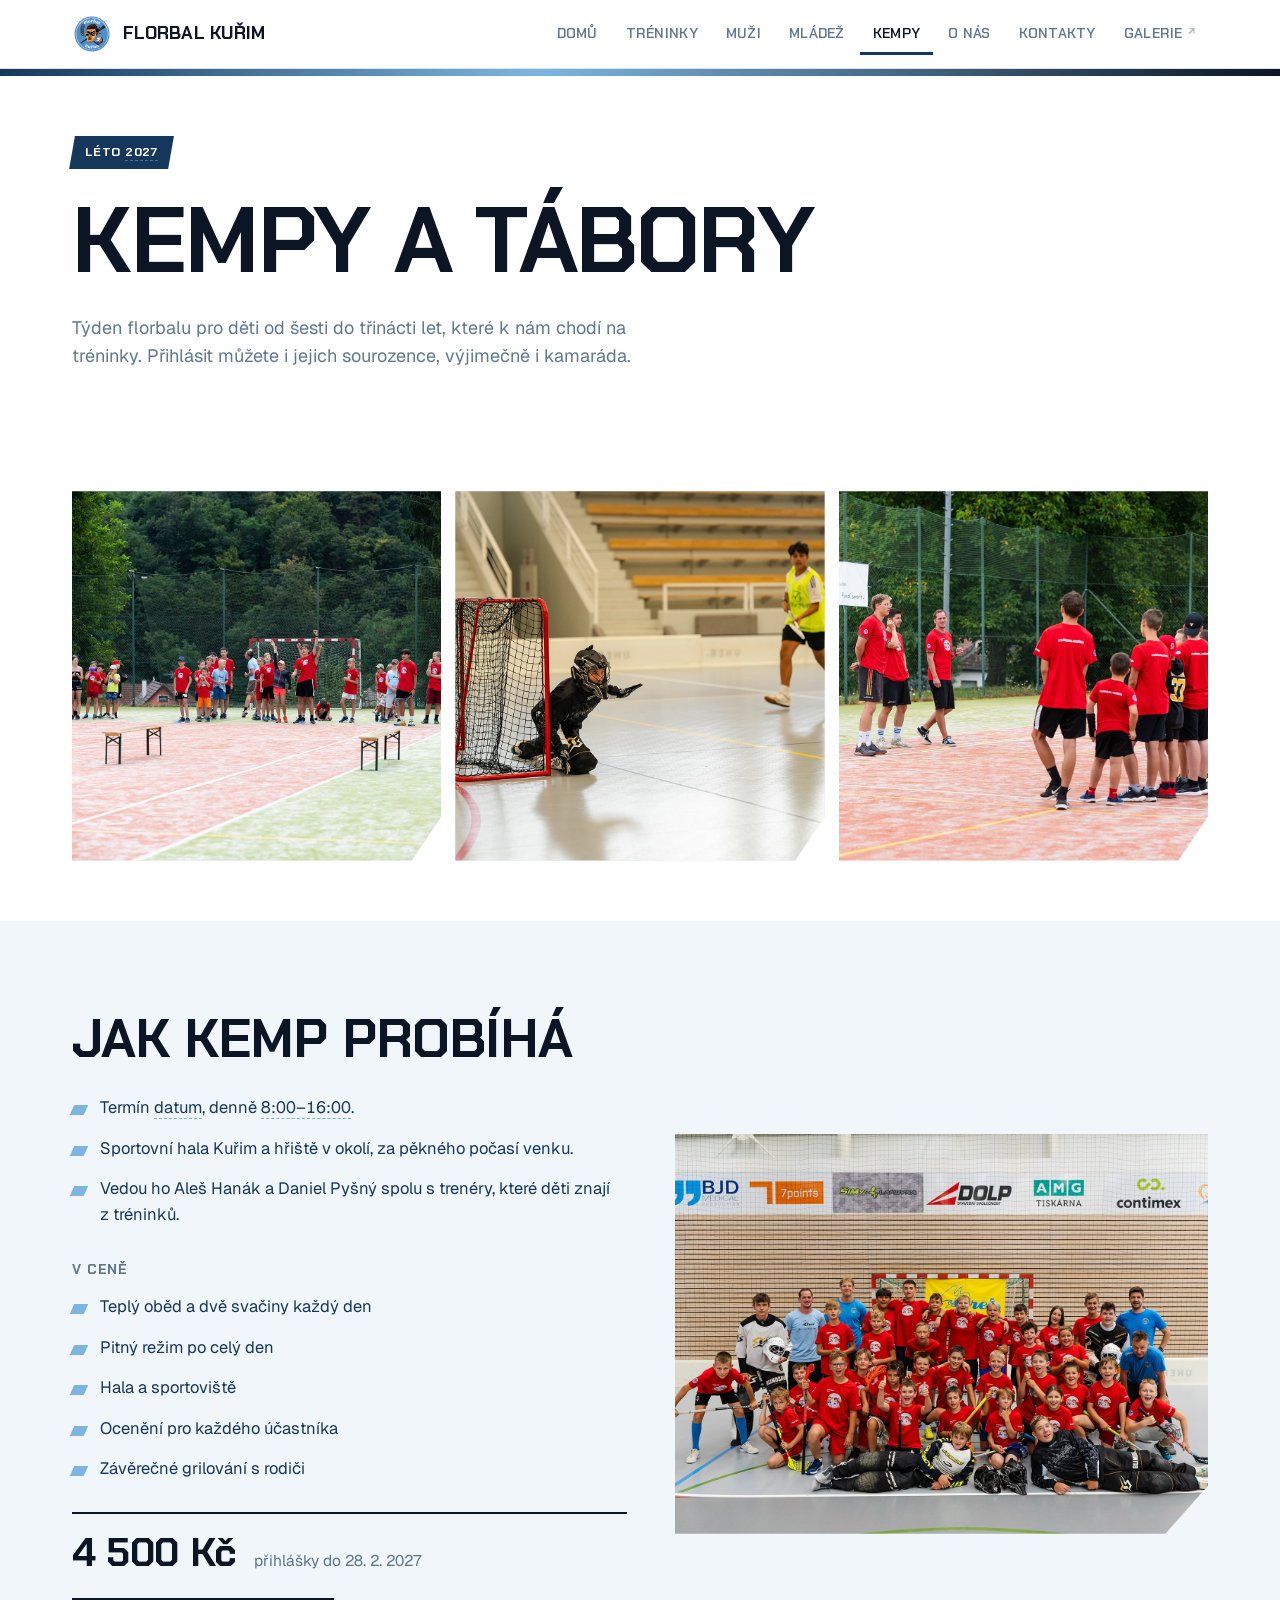
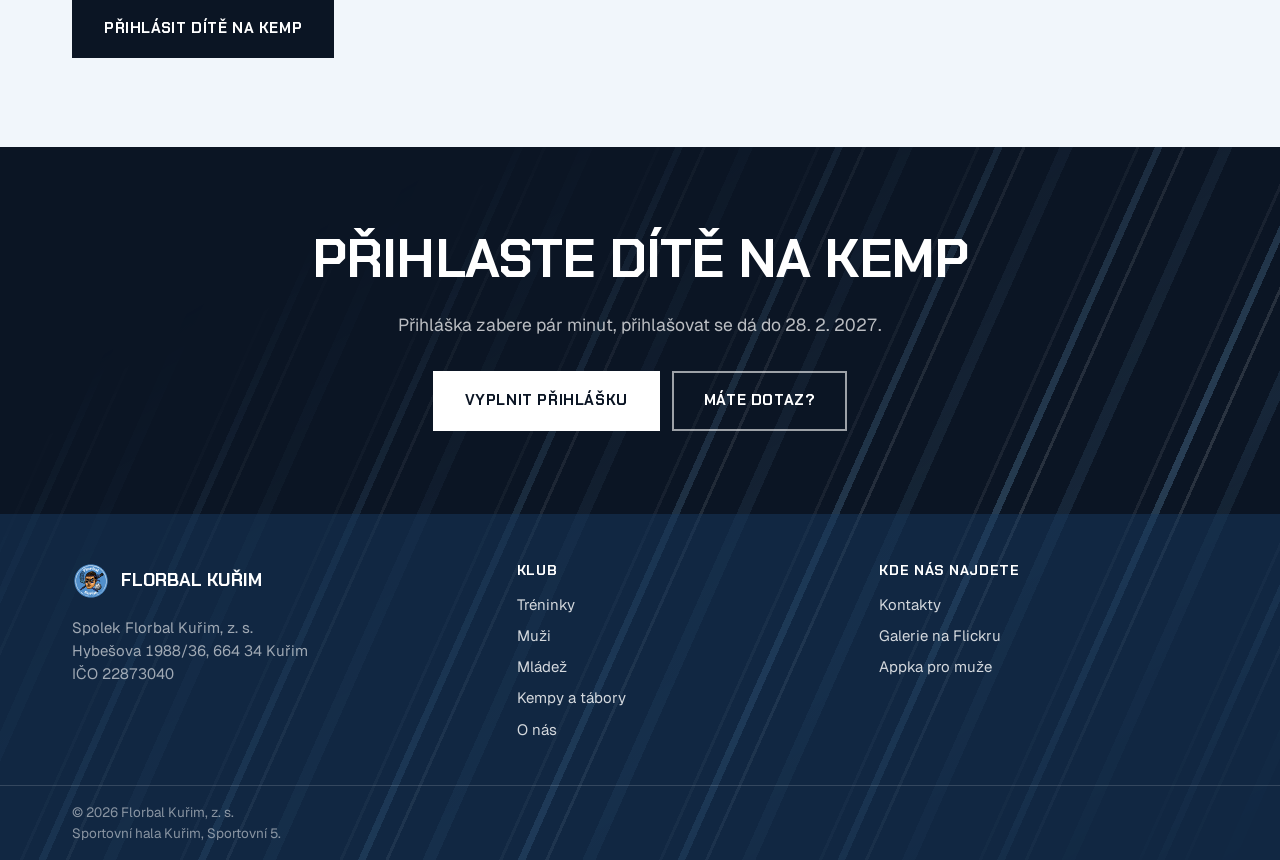
==== kempy-a-tabory/index.html @ 120b64a1 "Add files via upload" ====
<!DOCTYPE html>
<html lang="cs">
<head>
<meta charset="utf-8">
<meta name="viewport" content="width=device-width,initial-scale=1">
<title>Kempy a tábory | Florbal Kuřim</title>
<meta name="description" content="Letní florbalový kemp pro děti v Kuřimi. Otevřený i dětem, které florbal nikdy nehrály.">
<link rel="canonical" href="https://florbalkurim.cz/kempy-a-tabory/">
<meta property="og:title" content="Kempy a tábory | Florbal Kuřim">
<meta property="og:description" content="Letní florbalový kemp pro děti v Kuřimi. Otevřený i dětem, které florbal nikdy nehrály.">
<meta property="og:type" content="website">
<meta property="og:url" content="https://florbalkurim.cz/kempy-a-tabory/">
<link rel="icon" href="../logo.svg" type="image/svg+xml">
<link rel="preconnect" href="https://fonts.googleapis.com">
<link rel="preconnect" href="https://fonts.gstatic.com" crossorigin>
<link href="https://fonts.googleapis.com/css2?family=Chakra+Petch:wght@600;700&family=Geist:wght@400;500;600&display=swap" rel="stylesheet">
<link rel="stylesheet" href="../styl.css">
</head>
<body>

<header class="hlavicka">
  <div class="obal">
    <a class="znacka" href="../">
      <img src="../logo.svg" alt=""><span>Florbal Kuřim</span>
    </a>
    <button class="prepinac" aria-label="Menu" aria-expanded="false" aria-controls="menu"><span></span></button>
    <nav class="menu" id="menu">
      <a href="../">Domů</a>
      <a href="../treninky/">Tréninky</a>
      <a href="../muzi/">Muži</a>
      <a href="../mladez/">Mládež</a>
      <a href="../kempy-a-tabory/" aria-current="page">Kempy</a>
      <a href="../o-nas/">O nás</a>
      <a href="../kontakty/">Kontakty</a>
      <a class="ven" href="https://www.flickr.com/photos/201096101@N02/albums" target="_blank" rel="noopener">Galerie</a>
    </nav>
  </div>
</header>
<div class="lem"></div>

<section class="sekce tesna">
  <div class="obal">
    <span class="stitek"><span>Léto <span class="doplnit">2027</span></span></span>
    <h1>Kempy a tábory</h1>
    <p class="vede">Týden florbalu pro děti od šesti do třinácti let, které k nám chodí
       na tréninky. Přihlásit můžete i jejich sourozence, výjimečně i kamaráda.</p>
  </div>
</section>

<section class="sekce tesna">
  <div class="obal">
    <div class="pas">
      <div class="ram"><img src="../fotky/kemp1.webp" alt="" data-misto="Fotka z kempu 1"></div>
      <div class="ram"><img src="../fotky/kemp2.webp" alt="" data-misto="Fotka z kempu 2"></div>
      <div class="ram"><img src="../fotky/kemp3.webp" alt="" data-misto="Fotka z kempu 3"></div>
    </div>
  </div>
</section>

<section class="sekce svetla">
  <div class="obal">
    <div class="dvojice">
      <div>
        <h2>Jak kemp probíhá</h2>
        <ul class="seznam">
          <li>Termín <span class="doplnit">datum</span>, denně <span class="doplnit">8:00–16:00</span>.</li>
          <li>Sportovní hala Kuřim a hřiště v okolí, za pěkného počasí venku.</li>
          <li>Vedou ho Aleš Hanák a Daniel Pyšný spolu s trenéry, které děti znají z tréninků.</li>
        </ul>

        <h3 class="podnadpis-kemp">V ceně</h3>
        <ul class="seznam">
          <li>Teplý oběd a dvě svačiny každý den</li>
          <li>Pitný režim po celý den</li>
          <li>Hala a sportoviště</li>
          <li>Ocenění pro každého účastníka</li>
          <li>Závěrečné grilování s rodiči</li>
        </ul>

        <p class="cena"><b>4 500 Kč</b><span>přihlášky do 28. 2. 2027</span></p>
        <p class="kemp-akce"><a class="tlacitko" href="prihlaska/">Přihlásit dítě na kemp</a></p>
      </div>
      <div class="ram">
        <img src="../fotky/kemp-velka.webp" alt="Děti na kempu"
             data-misto="Větší fotka z kempu, nejlepší jakou máš">
      </div>
    </div>
  </div>
</section>

<div class="zaver">
  <div class="srafy tmave"></div>
  <section class="vyzva">
    <div class="obal">
      <h2>Přihlaste dítě na kemp</h2>
      <p>Přihláška zabere pár minut, přihlašovat se dá do 28. 2. 2027.</p>
      <div class="tlacitka"><a class="tlacitko" href="prihlaska/">Vyplnit přihlášku</a><a class="tlacitko prazdne" href="../kontakty/">Máte dotaz?</a></div>
    </div>
  </section>
  <footer class="paticka">
    <div class="obal">
      <div>
        <div class="znacka-p"><img src="../logo.svg" alt=""><span>Florbal Kuřim</span></div>
        <p style="margin:0;color:rgba(255,255,255,.6)">Spolek Florbal Kuřim, z. s.<br>
           Hybešova 1988/36, 664 34 Kuřim<br>IČO 22873040</p>
      </div>
      <div>
        <h3>Klub</h3>
        <a href="../treninky/">Tréninky</a>
        <a href="../muzi/">Muži</a>
        <a href="../mladez/">Mládež</a>
        <a href="../kempy-a-tabory/">Kempy a tábory</a>
        <a href="../o-nas/">O nás</a>
      </div>
      <div>
        <h3>Kde nás najdete</h3>
        <a href="../kontakty/">Kontakty</a>
        <a href="https://www.flickr.com/photos/201096101@N02/albums" target="_blank" rel="noopener">Galerie na Flickru</a>
        <a href="https://hlavnespokorou.cz" target="_blank" rel="noopener">Appka pro muže</a>
      </div>
    </div>
    <div class="dole"><div class="obal">© <span class="rok-auto"></span> Florbal Kuřim, z. s.<br>Sportovní hala Kuřim, Sportovní 5.</div></div>
  </footer>
</div>

<script src="../web.js"></script>
</body>
</html>
---- styl.css ----
/* ============================================================
   FLORBAL KUŘIM — web spolku
   Vizuál vychází z dresů: bílý venkovní dres jako základ webu,
   domácí modro-černý jako tmavé bloky. Diagonální šrafy, rastr
   teček a přechod do černi dole jsou převzaté z potisku.
   ============================================================ */

:root{
  --nebeska:#7CB6E0;
  --nebeska-sv:#D9EAF7;
  --nebeska-tm:#4E92C4;
  --namorni:#16375C;
  --namorni-tm:#0D2340;
  --cerna:#0B1524;        /* není úplná čerň, je to nejtmavší modrá z dresu */

  --podklad:#FFFFFF;
  --podklad-2:#F1F6FB;
  --text:#16375C;
  --text-60:rgba(22,55,92,.68);
  --text-38:rgba(22,55,92,.46);
  --linka:rgba(22,55,92,.14);

  --hlavicka-h:68px;
  --sirka:1180px;

  --pismo:'Geist',system-ui,-apple-system,sans-serif;
  --nadpisy:'Chakra Petch','Geist',system-ui,sans-serif;
}

*{box-sizing:border-box}
html{scroll-behavior:smooth}
@media (prefers-reduced-motion:reduce){
  html{scroll-behavior:auto}
  *{animation-duration:.001ms !important;transition-duration:.001ms !important}
}
html,body{margin:0;padding:0}
/* Safari obarvuje stavovou lištu i prostor za koncem stránky podle podkladu
   u příslušného okraje. Proto je podklad přechodem: nahoře světlý jako
   hlavička, dole tmavý jako patička. Vidět je jen na těch krajích, obsah
   má vlastní pozadí. */
html{
  background:linear-gradient(to bottom,
    var(--podklad) 0%, var(--podklad) 50%,
    var(--namorni-tm) 50%, var(--namorni-tm) 100%) no-repeat;
  background-size:100% 100%;
  overscroll-behavior-y:none;
}
body{
  background:transparent;
  overscroll-behavior-y:none;color:var(--text);
  font-family:var(--pismo);font-size:16px;line-height:1.55;
  font-variant-numeric:tabular-nums;
  -webkit-font-smoothing:antialiased;overflow-x:hidden;
}
img{max-width:100%;display:block}
a{color:inherit}
:focus-visible{outline:3px solid var(--nebeska-tm);outline-offset:3px}

.obal{max-width:var(--sirka);margin:0 auto;padding:0 22px;width:100%}

/* ---------- typografie ---------- */
h1,h2,h3{font-family:var(--nadpisy);font-weight:700;color:var(--cerna);margin:0;
         letter-spacing:-.015em;line-height:1.09;text-transform:uppercase}
h1{font-size:clamp(42px,8.2vw,92px)}
h2{font-size:clamp(30px,4.6vw,54px)}
h3{font-weight:600;font-size:21px;letter-spacing:-.005em;line-height:1.2;text-transform:none}
p{margin:0 0 16px;max-width:64ch}
p:last-child{margin-bottom:0}
.vede{font-size:18px;color:var(--text-60);max-width:52ch;line-height:1.6;margin-top:22px}

/* dopočítané hodnoty (ročníky, sezóna) */
.rocniky-auto,.sezona-auto,.rok-auto{font-variant-numeric:tabular-nums}
.doplnit{background:none;border-bottom:1px dashed rgba(78,146,196,.7);padding:0}

/* ---------- šrafy a rastr z dresu ---------- */
.srafy{
  position:absolute;inset:0;pointer-events:none;overflow:hidden;
  background-image:repeating-linear-gradient(114deg,
    transparent 0 18px,
    rgba(22,55,92,.07) 18px 20px,
    transparent 20px 34px,
    rgba(124,182,224,.26) 34px 41px,
    transparent 41px 62px,
    rgba(11,21,36,.07) 62px 64px,
    transparent 64px 96px,
    rgba(124,182,224,.14) 96px 108px,
    transparent 108px 150px);
  -webkit-mask-image:linear-gradient(150deg,transparent 18%,rgba(0,0,0,.75) 68%,transparent 100%);
  mask-image:linear-gradient(150deg,transparent 18%,rgba(0,0,0,.75) 68%,transparent 100%);
}
/* Na úzkém displeji je blok vysoký a úzký, takže šikmý přechod by nechal
   pruhy jen v rohu. Tady je vede přes celou plochu. */
@media(max-width:900px){
  .srafy{
    -webkit-mask-image:linear-gradient(172deg,transparent 4%,rgba(0,0,0,.8) 46%,transparent 100%);
    mask-image:linear-gradient(172deg,transparent 4%,rgba(0,0,0,.8) 46%,transparent 100%);
  }
}
.srafy.tmave{
  background-image:repeating-linear-gradient(114deg,
    transparent 0 16px,
    rgba(255,255,255,.10) 16px 19px,
    transparent 19px 33px,
    rgba(124,182,224,.34) 33px 40px,
    transparent 40px 58px,
    rgba(255,255,255,.18) 58px 61px,
    transparent 61px 92px,
    rgba(124,182,224,.15) 92px 104px,
    transparent 104px 146px);
}
.rastr{
  position:absolute;inset:0;pointer-events:none;
  background-image:radial-gradient(circle,rgba(22,55,92,.20) 1.1px,transparent 1.2px);
  background-size:9px 9px;
  -webkit-mask-image:linear-gradient(200deg,#000 0,transparent 46%);
  mask-image:linear-gradient(200deg,#000 0,transparent 46%);
}
.rastr.svetly{background-image:radial-gradient(circle,rgba(124,182,224,.30) 1.1px,transparent 1.2px)}

/* ---------- hlavička ---------- */
.hlavicka{position:sticky;top:0;z-index:40;background:rgba(255,255,255,.97);
          backdrop-filter:saturate(150%) blur(8px);border-bottom:1px solid var(--linka)}
.hlavicka .obal{display:flex;align-items:center;gap:16px;height:var(--hlavicka-h)}
.znacka{display:flex;align-items:center;gap:11px;text-decoration:none;flex:none}
.znacka img{width:40px;height:40px;object-fit:contain}
.znacka span{font-family:var(--nadpisy);font-weight:700;font-size:18px;color:var(--cerna);
             text-transform:uppercase;letter-spacing:.005em;white-space:nowrap}

.menu{margin-left:auto;display:flex;align-items:center;gap:2px}
.menu a{
  text-decoration:none;font-family:var(--nadpisy);font-weight:600;font-size:14px;
  text-transform:uppercase;letter-spacing:.02em;color:var(--text-60);
  padding:10px 13px;transition:color .15s,box-shadow .15s;
}
.menu a:hover{color:var(--cerna);box-shadow:inset 0 -3px 0 var(--nebeska)}
.menu a[aria-current="page"]{color:var(--cerna);box-shadow:inset 0 -3px 0 var(--namorni)}
.menu .ven::after{content:'↗';font-size:11px;margin-left:5px;opacity:.55;vertical-align:2px}

.prepinac{display:none;margin-left:auto;width:44px;height:44px;border:2px solid var(--namorni);
          background:#fff;cursor:pointer;padding:0;align-items:center;justify-content:center}
.prepinac span{display:block;width:18px;height:2px;background:var(--namorni);position:relative}
.prepinac span::before,.prepinac span::after{content:'';position:absolute;left:0;width:18px;height:2px;
          background:var(--namorni)}
.prepinac span::before{top:-6px}
.prepinac span::after{top:6px}

/* osm položek se vedle loga vejde až od ~1100 px, pod tím hamburger */
@media(max-width:1100px){
  .prepinac{display:flex}
  .menu{position:absolute;top:var(--hlavicka-h);left:0;right:0;flex-direction:column;
        align-items:stretch;gap:0;background:#fff;border-bottom:3px solid var(--namorni);
        padding:6px 12px 12px;display:none;box-shadow:0 20px 30px -22px rgba(11,21,36,.45)}
  .menu.otevreno{display:flex}
  .menu a{padding:14px 10px;font-size:16px}
}

/* lem jako spodek dresu */
.lem{height:7px;background:linear-gradient(90deg,var(--namorni) 0,var(--nebeska) 42%,var(--cerna) 100%)}

/* ---------- tlačítka ---------- */
.tlacitko{
  display:inline-flex;align-items:center;justify-content:center;
  font-family:var(--nadpisy);font-weight:700;font-size:15px;
  text-transform:uppercase;letter-spacing:.04em;
  padding:16px 30px;text-decoration:none;border:2px solid var(--cerna);
  background:var(--cerna);color:#fff;transition:background .15s,color .15s,border-color .15s;
}
.tlacitko:hover{background:var(--namorni);border-color:var(--namorni)}
.tlacitko.svetle{background:transparent;color:var(--cerna)}
.tlacitko.svetle:hover{background:var(--namorni);border-color:var(--namorni);color:#fff}
.tlacitko.prazdne{background:transparent;color:#fff;border-color:rgba(255,255,255,.6)}
.tlacitko.prazdne:hover{background:#fff;color:var(--cerna);border-color:#fff}

/* ---------- hero ----------
   Fotka nese celou obrazovku, text leží na tmavém překryvu.
   Fotka proto potřebuje volnější levou půlku. */
.hero{position:relative;background:var(--namorni-tm);overflow:hidden;isolation:isolate;
      min-height:clamp(460px,68vh,680px);display:flex;align-items:center}
.hero .fotka{position:absolute;inset:0;width:100%;height:100%;object-fit:cover;
             object-position:70% 40%;z-index:0}
.hero .stin{position:absolute;inset:0;z-index:1;background:
  linear-gradient(96deg,rgba(11,21,36,.95) 0%,rgba(11,21,36,.86) 34%,
                        rgba(11,21,36,.42) 68%,rgba(11,21,36,.28) 100%),
  linear-gradient(0deg,rgba(11,21,36,.75) 0%,transparent 42%)}
.hero .srafy{z-index:2;opacity:.75}
.hero .rastr{z-index:2;opacity:.4}
.hero .obal{position:relative;z-index:3;padding:clamp(56px,8vw,104px) 22px}
.hero .hero-text{max-width:680px}
.hero h1{color:#fff;max-width:11ch}
.hero h1 em{font-style:normal;display:block;color:var(--nebeska)}
/* slogan psaným písmem, vektor z klubových podkladů */
.hero h1.slogan{max-width:none;margin:0 0 4px -4px;line-height:0}
.hero h1.slogan img{width:clamp(280px,46vw,560px);height:auto;display:block;
  filter:drop-shadow(0 2px 14px rgba(11,21,36,.45))}
@media(max-width:600px){.hero h1.slogan img{width:86vw}}
.hero .podnadpis{font-family:var(--nadpisy);font-weight:600;
  font-size:clamp(17px,2vw,22px);color:#fff;text-transform:uppercase;
  letter-spacing:.01em;margin:26px 0 0;max-width:40ch}
.hero p{color:rgba(255,255,255,.84);font-size:17.5px;line-height:1.6;
        margin:16px 0 32px;max-width:44ch}
.hero .tlacitka{display:flex;gap:12px;flex-wrap:wrap}
.hero .tlacitko{background:#fff;color:var(--cerna);border-color:#fff}
.hero .tlacitko:hover{background:var(--nebeska);border-color:var(--nebeska);color:var(--cerna)}
.hero .tlacitko.prazdne{background:transparent;color:#fff;border-color:rgba(255,255,255,.6)}
.hero .tlacitko.prazdne:hover{background:#fff;color:var(--cerna);border-color:#fff}
.hero .mistofoto{position:absolute;inset:0;z-index:0;aspect-ratio:auto;height:100%}

@media(max-width:900px){
  .hero{min-height:clamp(420px,72vh,560px)}
  .hero .fotka{object-position:62% 38%}
  .hero .stin{background:
    linear-gradient(96deg,rgba(11,21,36,.93) 0%,rgba(11,21,36,.86) 55%,rgba(11,21,36,.7) 100%),
    linear-gradient(0deg,rgba(11,21,36,.8) 0%,transparent 46%)}
}

/* proužek s fakty */
.fakta{background:var(--cerna);color:#fff;position:relative;overflow:hidden}
.fakta .obal{position:relative;z-index:2;display:grid;grid-template-columns:repeat(3,1fr);gap:0}
.fakta .obal > div{padding:26px 30px 26px 0}
.fakta .obal > div + div{padding-left:30px;border-left:1px solid rgba(255,255,255,.18)}
.fakta b{display:block;margin-bottom:6px;font-family:var(--nadpisy);font-weight:700;font-size:21px;
         color:#fff;text-transform:uppercase;letter-spacing:-.01em;line-height:1.15}
.fakta small{font-size:13.5px;line-height:1.5;color:rgba(255,255,255,.66);display:block}
@media(max-width:700px){
  .fakta .obal{grid-template-columns:1fr}
  .fakta .obal > div{padding:20px 0}
  .fakta .obal > div:first-child{padding-top:26px}
  .fakta .obal > div:last-child{padding-bottom:28px}
  .fakta .obal > div + div{padding-left:0;border-left:none;
    border-top:1px solid rgba(255,255,255,.18)}
}

/* ---------- sekce ---------- */
.sekce{padding:clamp(54px,7vw,94px) 0;position:relative;background:var(--podklad)}
.sekce.tesna{padding:clamp(38px,5vw,60px) 0}
.sekce.svetla{background:var(--podklad-2)}
.sekce.tmava{background:linear-gradient(168deg,var(--nebeska-tm) -6%,var(--namorni) 40%,var(--cerna) 100%);
             color:rgba(255,255,255,.84);overflow:hidden;isolation:isolate}
.sekce.tmava > .obal{position:relative;z-index:2}
.sekce.tmava h2,.sekce.tmava h3{color:#fff}
.sekce.tmava .vede{color:rgba(255,255,255,.76)}

.hlava-sekce{margin-bottom:40px;max-width:58ch}
.hlava-sekce h2{margin-bottom:0}
.hlava-sekce p{margin:24px 0 0;color:var(--text-60);font-size:17px;line-height:1.6}
.sekce.tmava .hlava-sekce p{color:rgba(255,255,255,.74)}
.hlava-sekce h2::after{content:'';display:block;width:76px;height:6px;margin-top:20px;
  background:linear-gradient(114deg,var(--nebeska) 0,var(--namorni) 100%)}
.sekce.tmava .hlava-sekce h2::after{background:linear-gradient(114deg,#fff 0,var(--nebeska) 100%)}

/* ---------- kategorie ---------- */
.kategorie{display:flex;flex-direction:column;gap:0;border-top:2px solid var(--cerna)}
.kat{
  position:relative;display:grid;grid-template-columns:236px 1fr auto;align-items:center;
  gap:30px;padding:26px 24px 26px 0;border-bottom:1px solid var(--linka);
  background:#fff;transition:background .18s;overflow:hidden;
}
.kat:hover{background:var(--podklad-2)}
.kat > *:not(.srafy){position:relative;z-index:2}
.kat .srafy{z-index:1;opacity:0;transition:opacity .18s;
  -webkit-mask-image:linear-gradient(100deg,transparent 55%,#000 100%);
  mask-image:linear-gradient(100deg,transparent 55%,#000 100%)}
.kat:hover .srafy{opacity:1}

.kat .vek{font-family:var(--nadpisy);font-weight:700;color:var(--cerna);
  font-size:clamp(42px,5.2vw,64px);line-height:.9;letter-spacing:-.035em;white-space:nowrap;
  padding-left:22px;border-left:8px solid var(--nebeska)}
.kat .vek small{display:block;font-family:var(--pismo);font-weight:500;font-size:12.5px;
  color:var(--text-38);letter-spacing:0;margin-top:9px;text-transform:none}
.kat h3{margin-bottom:6px}
.kat .rocniky{font-size:14.5px;color:var(--text-38);margin:0 0 10px}
.kat .rozvrh{margin:0;font-size:16px;color:var(--namorni);font-weight:500;
  display:grid;grid-template-columns:auto 1fr;gap:2px 12px;align-items:baseline}
.kat .rozvrh em{font-style:normal;font-size:14px;color:var(--text-38)}
.kat .trener{margin:7px 0 0;font-size:15px;color:var(--text-60)}
.kat .trener a{font-weight:600;color:var(--cerna);text-decoration:none;
               box-shadow:inset 0 -3px 0 var(--nebeska)}
.kat .odkaz{font-family:var(--nadpisy);font-weight:700;font-size:13.5px;text-transform:uppercase;
  letter-spacing:.04em;text-decoration:none;padding:13px 22px;border:2px solid var(--cerna);
  white-space:nowrap;transition:background .15s,color .15s}
.kat .odkaz:hover{background:var(--namorni);border-color:var(--namorni);color:#fff}
@media(max-width:860px){
  .kat{grid-template-columns:1fr;gap:16px;padding:22px 0}
  .kat .vek{font-size:46px;display:flex;align-items:baseline;gap:14px;padding-left:16px;border-left-width:7px}
  .kat .vek small{margin:0}
  .kat .odkaz{justify-self:start}
}

/* ---------- dvojice ---------- */
.dvojice h2{margin-bottom:0}
.dvojice h2 + p{margin-top:22px}
.dvojice p{line-height:1.6}
.dvojice{display:grid;grid-template-columns:1.02fr .98fr;gap:48px;align-items:center}
@media(max-width:900px){.dvojice{grid-template-columns:1fr;gap:30px}}

.seznam{list-style:none;padding:0;margin:26px 0 0}
.seznam li{position:relative;padding-left:28px;margin-bottom:15px;font-size:16.5px;line-height:1.55}
.seznam li:last-child{margin-bottom:0}

/* kemp: podnadpis nad seznamem a zvýrazněná cena */
.podnadpis-kemp{margin:34px 0 0;font-family:var(--nadpisy);font-weight:700;font-size:14px;
  text-transform:uppercase;letter-spacing:.06em;color:var(--text-60)}
.podnadpis-kemp + .seznam{margin-top:16px}
.cena{margin:30px 0 0;padding:18px 0 0;border-top:2px solid var(--cerna);
  display:flex;flex-wrap:wrap;align-items:baseline;gap:6px 18px;max-width:none}
.cena b{font-family:var(--nadpisy);font-weight:700;font-size:clamp(30px,3.6vw,40px);
  color:var(--cerna);letter-spacing:-.01em;line-height:1}
.cena span{font-size:15.5px;color:var(--text-60)}
.seznam li::before{content:'';position:absolute;left:0;top:10px;width:14px;height:10px;
  background:var(--nebeska);transform:skewX(-24deg)}
.sekce.tmava .seznam li{color:rgba(255,255,255,.86)}

.ram{position:relative;overflow:hidden;background:var(--nebeska-sv);
     clip-path:polygon(0 0,100% 0,100% 88%,92% 100%,0 100%)}
.ram img{width:100%;aspect-ratio:4/3;object-fit:cover}

.mistofoto{
  aspect-ratio:4/3;display:grid;place-items:center;text-align:center;padding:24px;
  background:
    repeating-linear-gradient(114deg,transparent 0 22px,rgba(124,182,224,.5) 22px 26px,
      transparent 26px 44px,rgba(22,55,92,.16) 44px 46px,transparent 46px 78px),
    var(--nebeska-sv);
  color:var(--namorni);font-family:var(--nadpisy);font-weight:600;font-size:15px;
}

/* ---------- pás fotek ---------- */
.pas{display:grid;grid-template-columns:repeat(3,1fr);gap:14px}
@media(max-width:760px){.pas{grid-template-columns:1fr 1fr;gap:10px}}
.pas .ram img,.pas .mistofoto{aspect-ratio:1/1}

/* ---------- tabulky ---------- */
.tabulka-obal{overflow-x:auto;-webkit-overflow-scrolling:touch;
  border:2px solid var(--cerna);background:#fff}
table{width:100%;border-collapse:collapse;font-size:15px}
th,td{padding:13px 14px;text-align:left;border-bottom:1px solid var(--linka)}
th{font-family:var(--nadpisy);font-weight:700;font-size:12.5px;text-transform:uppercase;
   letter-spacing:.04em;color:#fff;background:var(--cerna);white-space:nowrap}
tbody tr:last-child td{border-bottom:none}
td.cislo,th.cislo{text-align:right}
tr.my{background:rgba(124,182,224,.26)}
tr.my td{font-weight:600;color:var(--cerna)}

/* Na úzkém displeji nemá smysl posouvat tabulku do strany — vedlejší
   sloupce se schovají a zůstane to podstatné. */
@media(max-width:680px){
  table{font-size:14px}
  th,td{padding:11px 9px}
  .skryt-mobil{display:none}
}

.sekce.tmava .tabulka-obal{background:rgba(11,21,36,.42);border-color:rgba(255,255,255,.28)}
.sekce.tmava th{background:rgba(255,255,255,.12);color:#fff}
.sekce.tmava td{border-color:rgba(255,255,255,.13);color:rgba(255,255,255,.9)}
.sekce.tmava tr.my{background:rgba(124,182,224,.26)}
.sekce.tmava tr.my td{color:#fff}

.poznamka-dat{font-size:13.5px;color:var(--text-38);margin:12px 2px 0}
.sekce.tmava .poznamka-dat{color:rgba(255,255,255,.58)}

/* ---------- karty kontaktů ---------- */
.mrizka{display:grid;grid-template-columns:repeat(auto-fit,minmax(280px,1fr));gap:2px;
        background:var(--cerna);border:2px solid var(--cerna)}
.karta{position:relative;background:#fff;padding:28px 26px;overflow:hidden}
.karta > *:not(.srafy){position:relative;z-index:2}
.karta .srafy{z-index:1;opacity:.5}
.karta .portret{margin:-28px -26px 20px;position:relative;overflow:hidden;background:var(--nebeska-sv)}
.karta .portret img{width:100%;aspect-ratio:4/3;object-fit:cover;object-position:center 22%}
.karta .portret .mistofoto{aspect-ratio:4/3;font-size:13.5px}
.karta h3{margin-bottom:4px}
.karta .role{font-size:13.5px;color:var(--text-38);margin:0 0 16px}
.karta a{display:block;text-decoration:none;font-size:16px;margin-bottom:6px;font-weight:500}
.karta a:hover{text-decoration:underline}
.karta .tel{font-family:var(--nadpisy);font-weight:700;font-size:22px;color:var(--cerna);
            letter-spacing:-.01em}

/* Loga mají hodně různé poměry stran, tak je nesrovnávám na stejnou výšku,
   ale na podobnou optickou váhu. Proto má každé svoji. */
.podpora{margin-top:46px;padding-top:26px;border-top:2px solid var(--cerna)}
.podpora-nadpis{font-family:var(--nadpisy);font-weight:700;font-size:12.5px;
  text-transform:uppercase;letter-spacing:.07em;color:var(--text-38);margin:0 0 24px}
.loga{display:flex;flex-wrap:wrap;align-items:center;gap:22px 38px}
.loga img{display:block;width:auto;object-fit:contain;
  filter:grayscale(1);opacity:.55;transition:opacity .15s,filter .15s}
.loga img:hover{filter:grayscale(0);opacity:1}
.loga .l-dolp{height:40px}
.loga .l-kurim{height:46px}
.loga .l-jmk{height:19px}
.loga .mistofoto{aspect-ratio:auto;width:132px;height:42px;font-size:11.5px;padding:5px}

.udaje{font-size:15.5px;line-height:1.9;color:var(--text-60)}
.udaje b{color:var(--cerna);font-weight:600}

/* ---------- závěr stránky ----------
   Výzva a patička jsou v jednom obalu s jedinou vrstvou šraf, aby pruhy
   plynule přešly přes hranici obou bloků a nelámaly se. */
/* Podklad drží obal, oba bloky jsou průhledné — jinak by svým pozadím
   šrafy přikryly a pruhy by se na hranici zase ztratily. */
.zaver{position:relative;overflow:hidden;isolation:isolate;background:var(--cerna)}
.zaver > .srafy{z-index:1}
.zaver > *:not(.srafy){position:relative;z-index:2}
.zaver > .vyzva{background:transparent}

.vyzva{background:var(--cerna);color:#fff}
.vyzva .obal{padding:clamp(54px,6.5vw,86px) 22px;text-align:center}
.vyzva h2{color:#fff;margin-bottom:0}
.vyzva p{margin:22px auto 32px;color:rgba(255,255,255,.72);font-size:17.5px;line-height:1.6}
.vyzva .tlacitka{display:flex;gap:12px;justify-content:center;flex-wrap:wrap}
.vyzva .tlacitko{background:#fff;color:var(--cerna);border-color:#fff}
.vyzva .tlacitko:hover{background:var(--nebeska);border-color:var(--nebeska);color:var(--cerna)}
.vyzva .tlacitko.prazdne{background:transparent;color:#fff;border-color:rgba(255,255,255,.6)}
.vyzva .tlacitko.prazdne:hover{background:#fff;color:var(--cerna)}

/* ---------- patička ---------- */
.paticka{background:var(--namorni-tm);color:rgba(255,255,255,.74);font-size:15px}
.zaver > .paticka{background:rgba(22,55,92,.55)}
.paticka .obal{padding:48px 22px 36px;
  display:grid;grid-template-columns:1.25fr 1fr 1fr;gap:34px}
@media(max-width:760px){.paticka .obal{grid-template-columns:1fr;gap:28px}}
.paticka h3{color:#fff;font-family:var(--nadpisy);font-weight:700;font-size:14px;
            text-transform:uppercase;letter-spacing:.05em;margin-bottom:14px}
.paticka a{color:rgba(255,255,255,.82);text-decoration:none;display:block;margin-bottom:8px}
.paticka a:hover{color:#fff;box-shadow:inset 0 -2px 0 var(--nebeska)}
.paticka .znacka-p{display:flex;align-items:center;gap:11px;margin-bottom:16px}
.paticka .znacka-p img{width:38px;height:38px}
.paticka .znacka-p span{font-family:var(--nadpisy);font-weight:700;font-size:18px;color:#fff;
                        text-transform:uppercase}
.paticka .dole{border-top:1px solid rgba(255,255,255,.15)}
.paticka .dole .obal{padding:16px 22px;display:block;font-size:13.5px;color:rgba(255,255,255,.5)}

/* ---------- drobnosti ---------- */
.stitek{display:inline-block;background:var(--namorni);color:#fff;margin-bottom:22px;
  font-family:var(--nadpisy);font-weight:700;font-size:12.5px;text-transform:uppercase;
  letter-spacing:.06em;padding:7px 13px;transform:skewX(-10deg)}
.stitek > span{display:inline-block;transform:skewX(10deg)}
.sekce.tmava .stitek{background:var(--nebeska);color:var(--cerna)}


/* ---------- přihláška na kemp ---------- */
.formular{max-width:760px}
.formular fieldset{border:0;margin:0 0 38px;padding:0;
  display:grid;grid-template-columns:1fr 1fr;gap:18px 20px}
.formular legend{grid-column:1/-1;float:left;width:100%;padding:0 0 14px;margin-bottom:6px;
  border-bottom:2px solid var(--cerna);font-family:var(--nadpisy);font-weight:700;
  font-size:20px;text-transform:uppercase;letter-spacing:-.005em;color:var(--cerna)}
.formular .pole{display:flex;flex-direction:column;gap:7px;min-width:0}
.formular .pole.siroke{grid-column:1/-1}
.formular label,.formular .popisek{font-size:14.5px;font-weight:600;color:var(--cerna)}
.formular input:not([type="radio"]):not([type="checkbox"]):not([type="file"]),
.formular select,.formular textarea{
  font:inherit;font-size:16px;color:var(--cerna);background:#fff;
  border:2px solid var(--linka);border-radius:0;padding:12px 13px;width:100%;
  transition:border-color .15s}
.formular textarea{resize:vertical;min-height:84px}
.formular input:focus,.formular select:focus,.formular textarea:focus{
  outline:none;border-color:var(--namorni)}
.formular input::placeholder,.formular textarea::placeholder{color:var(--text-38)}
.formular input[type="file"]{font-size:15px;padding:10px 0}
.formular .napoveda{font-size:13.5px;color:var(--text-38);margin:0}

.formular .volby{display:flex;gap:8px}
.formular .volby label{flex:1;cursor:pointer}
.formular .volby input{position:absolute;opacity:0;width:1px;height:1px}
.formular .volby span{display:block;text-align:center;padding:12px 10px;
  border:2px solid var(--linka);background:#fff;font-weight:600;font-size:15px;
  color:var(--text-60);transition:all .15s}
.formular .volby input:checked + span{border-color:var(--namorni);background:var(--namorni);color:#fff}
.formular .volby input:focus-visible + span{outline:3px solid var(--nebeska-tm);outline-offset:2px}

.formular .gdpr{grid-column:1/-1;background:#fff;border:2px solid var(--linka);padding:0}
.formular .gdpr summary{cursor:pointer;padding:13px 15px;font-weight:600;font-size:15px;color:var(--namorni)}
.formular .gdpr p{font-size:14px;line-height:1.6;color:var(--text-60);margin:0 15px 12px}
.formular .gdpr p:last-child{margin-bottom:16px}
.formular .zaskrt{grid-column:1/-1;display:flex;gap:12px;align-items:flex-start;
  font-weight:400;cursor:pointer;line-height:1.5}
.formular .zaskrt input{width:20px;height:20px;flex:none;margin:2px 0 0;accent-color:var(--namorni)}

.formular .odeslat{display:flex;flex-wrap:wrap;align-items:center;gap:14px 22px}
.formular button[disabled]{opacity:.6;cursor:wait}
.formular .past{position:absolute;left:-9999px}

.hlaseni{display:none;max-width:620px;border-top:2px solid var(--cerna);padding-top:22px}
.hlaseni.ukazat{display:block}
.hlaseni h2{margin-bottom:0}
.hlaseni h2 + p{margin-top:18px}

@media(max-width:640px){
  .formular fieldset{grid-template-columns:1fr}
}

.zpet{display:table;margin-bottom:18px;font-size:15px;color:var(--text-60);text-decoration:none}
.zpet:hover{color:var(--namorni);text-decoration:underline}

.kemp-akce{margin:24px 0 0}

/* ---------- mládež ---------- */
.mezititulek{margin:0 0 16px;font-family:var(--nadpisy);font-weight:700;font-size:14px;
  text-transform:uppercase;letter-spacing:.06em;color:var(--text-60)}
.tabulka-obal + .mezititulek,.tabulka-obal + .poznamka-dat + .mezititulek{margin-top:42px}
.sekce.tmava .mezititulek{color:rgba(255,255,255,.7)}
.tabulka-obal td a{color:inherit;font-weight:600;text-decoration:none;
  box-shadow:inset 0 -2px 0 var(--nebeska)}
.sekce.tmava .tabulka-obal td a{box-shadow:inset 0 -2px 0 rgba(124,182,224,.7)}
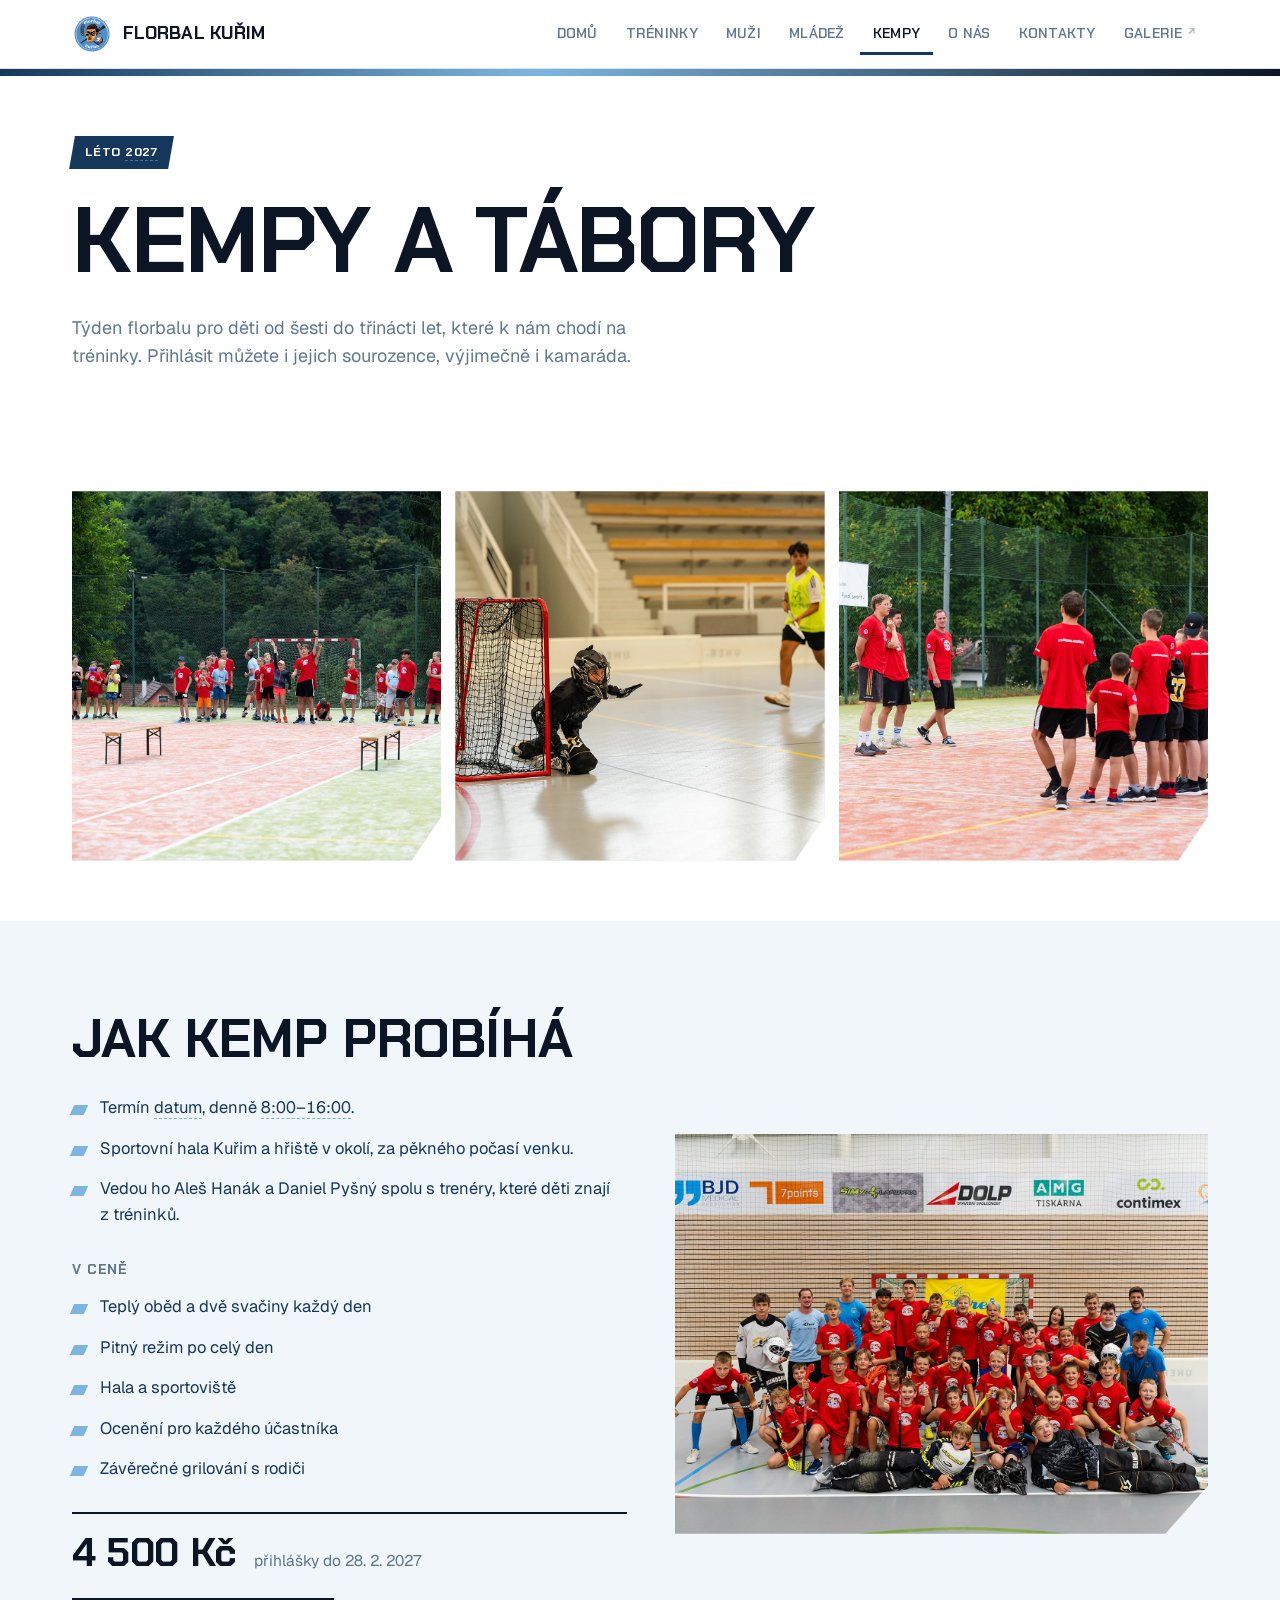
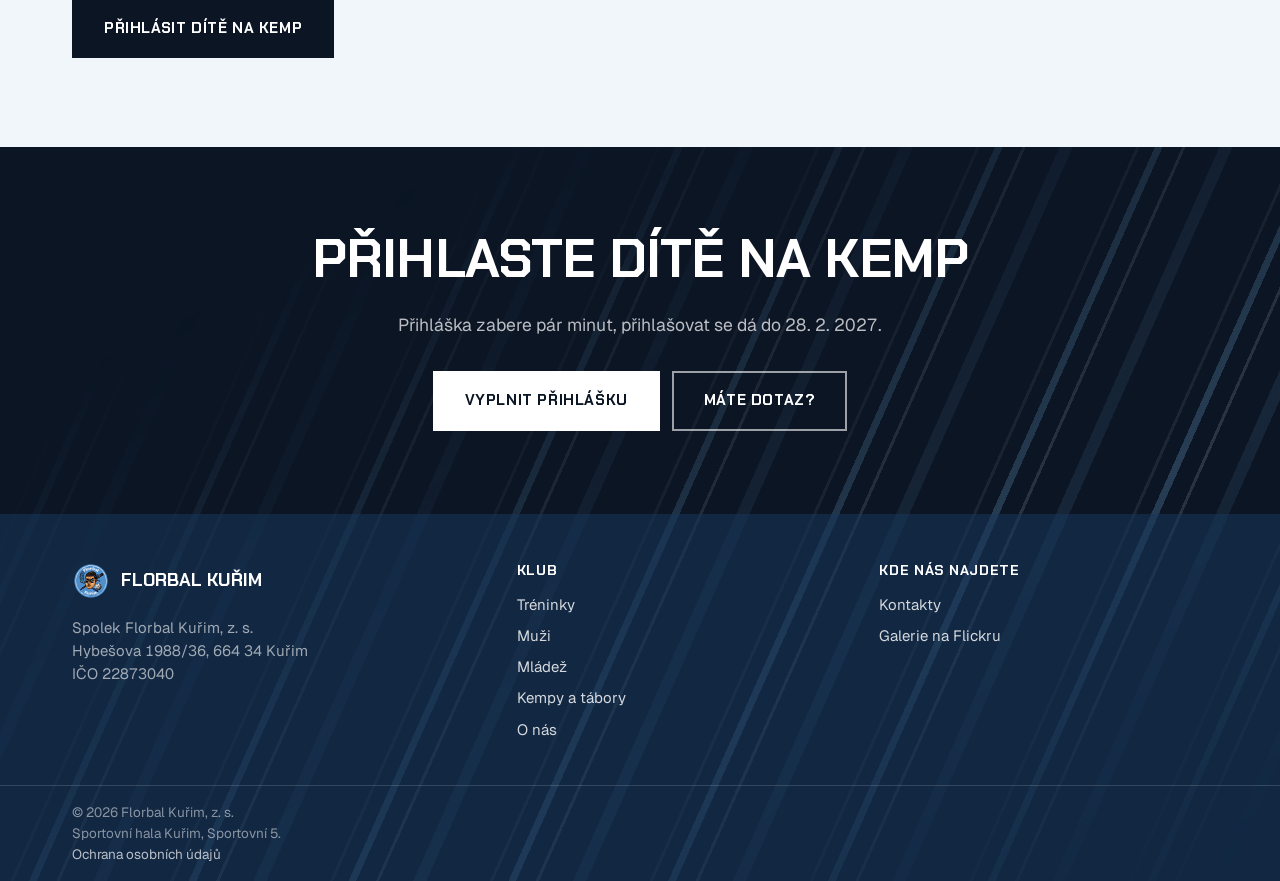
==== commit 1a351573: "Add files via upload" ====
--- a/kempy-a-tabory/index.html
+++ b/kempy-a-tabory/index.html
@@ -116,10 +116,9 @@
         <h3>Kde nás najdete</h3>
         <a href="../kontakty/">Kontakty</a>
         <a href="https://www.flickr.com/photos/201096101@N02/albums" target="_blank" rel="noopener">Galerie na Flickru</a>
-        <a href="https://hlavnespokorou.cz" target="_blank" rel="noopener">Appka pro muže</a>
       </div>
     </div>
-    <div class="dole"><div class="obal">© <span class="rok-auto"></span> Florbal Kuřim, z. s.<br>Sportovní hala Kuřim, Sportovní 5.</div></div>
+    <div class="dole"><div class="obal">© <span class="rok-auto"></span> Florbal Kuřim, z. s.<br>Sportovní hala Kuřim, Sportovní 5.<br><a href="../ochrana-osobnich-udaju/">Ochrana osobních údajů</a></div></div>
   </footer>
 </div>
 
--- a/styl.css
+++ b/styl.css
@@ -500,3 +500,20 @@
 .tabulka-obal td a{color:inherit;font-weight:600;text-decoration:none;
   box-shadow:inset 0 -2px 0 var(--nebeska)}
 .sekce.tmava .tabulka-obal td a{box-shadow:inset 0 -2px 0 rgba(124,182,224,.7)}
+
+/* ---------- právní texty ---------- */
+.pravni > *{max-width:760px}
+.pravni h2{font-size:clamp(20px,2.4vw,24px);line-height:1.2;margin:44px 0 0}
+.pravni h2:first-child{margin-top:0}
+.pravni h2 + p,.pravni h2 + ul{margin-top:16px}
+.pravni p{line-height:1.65}
+.pravni .seznam{margin:14px 0 16px}
+.pravni .seznam li{font-size:16px}
+.pravni a{color:var(--namorni);font-weight:500}
+.pravni .platnost{margin-top:44px;padding-top:18px;border-top:2px solid var(--cerna);
+  font-size:14.5px;color:var(--text-60)}
+.paticka .dole a{display:inline;color:rgba(255,255,255,.7);margin:0}
+.paticka .dole a:hover{color:#fff}
+
+.formular .odkaz-zasady{grid-column:1/-1;margin-top:-6px}
+.formular .odkaz-zasady a{color:var(--namorni);font-weight:600}
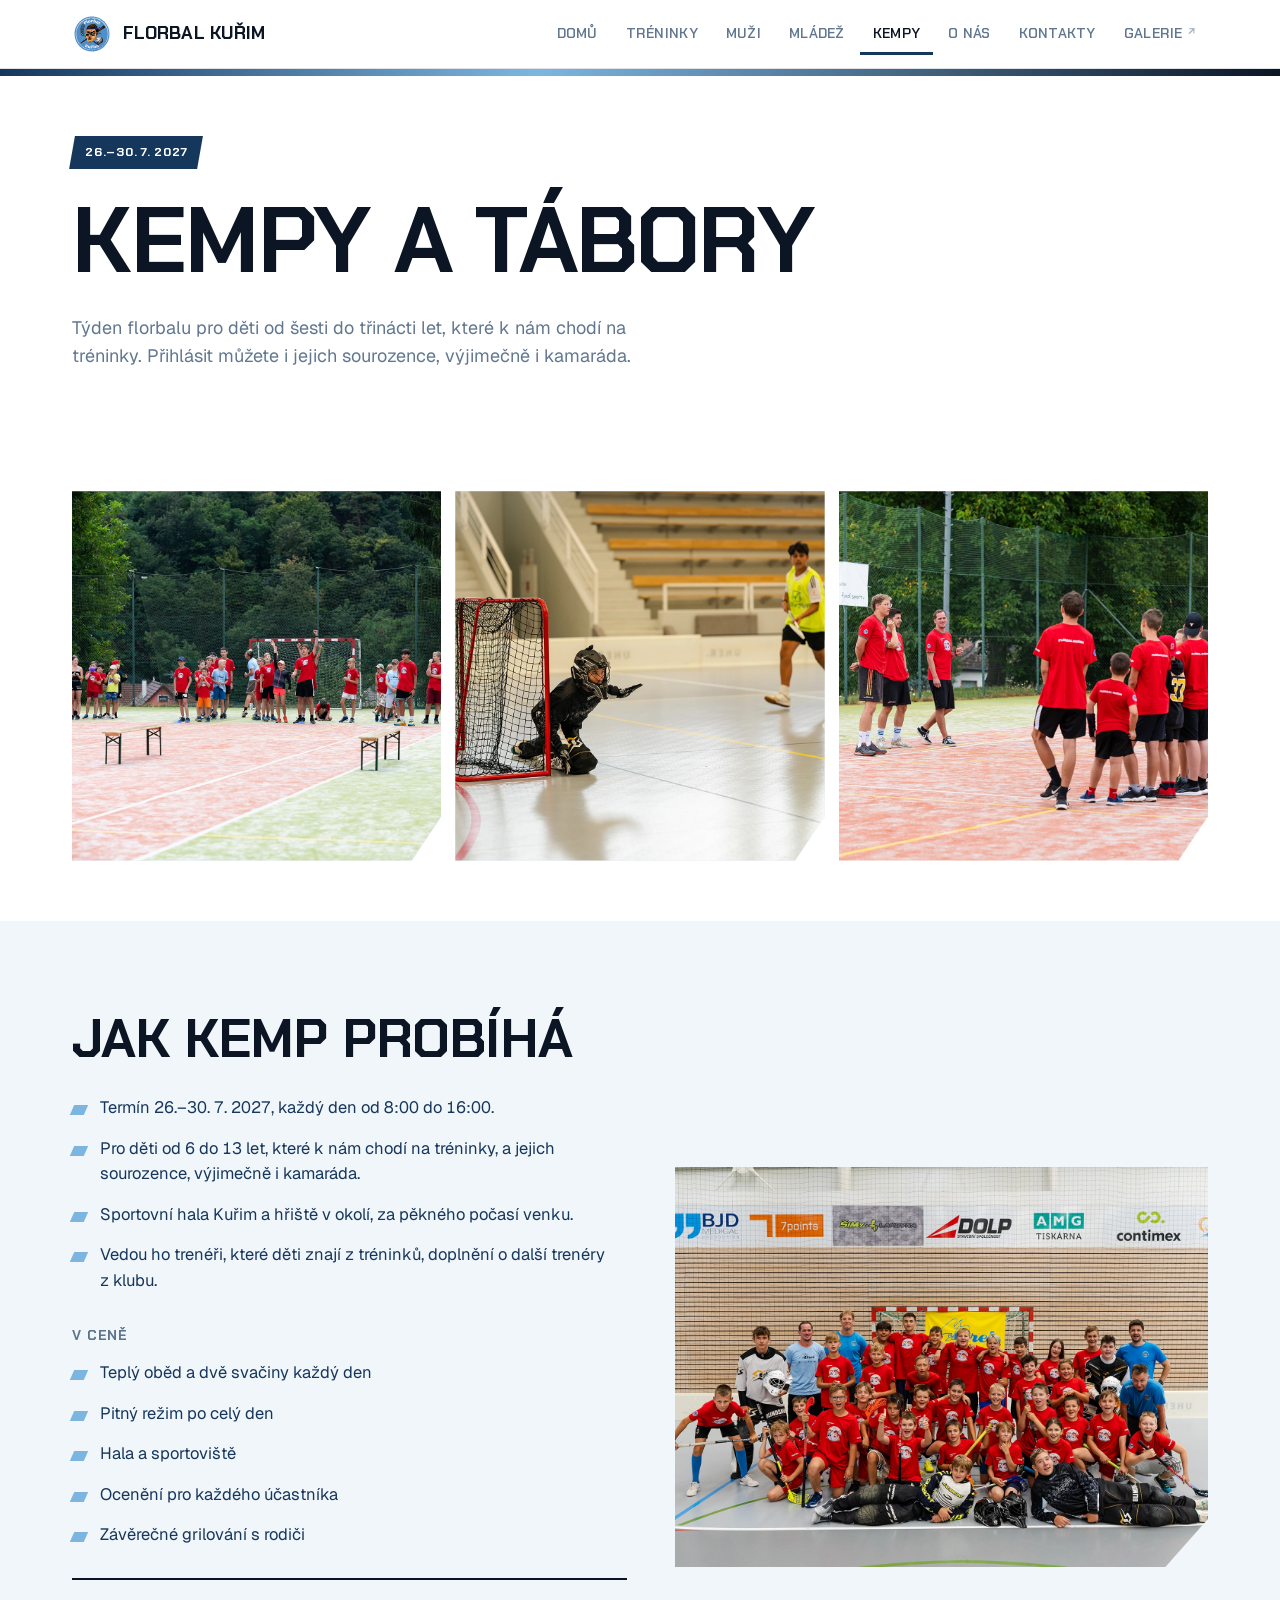
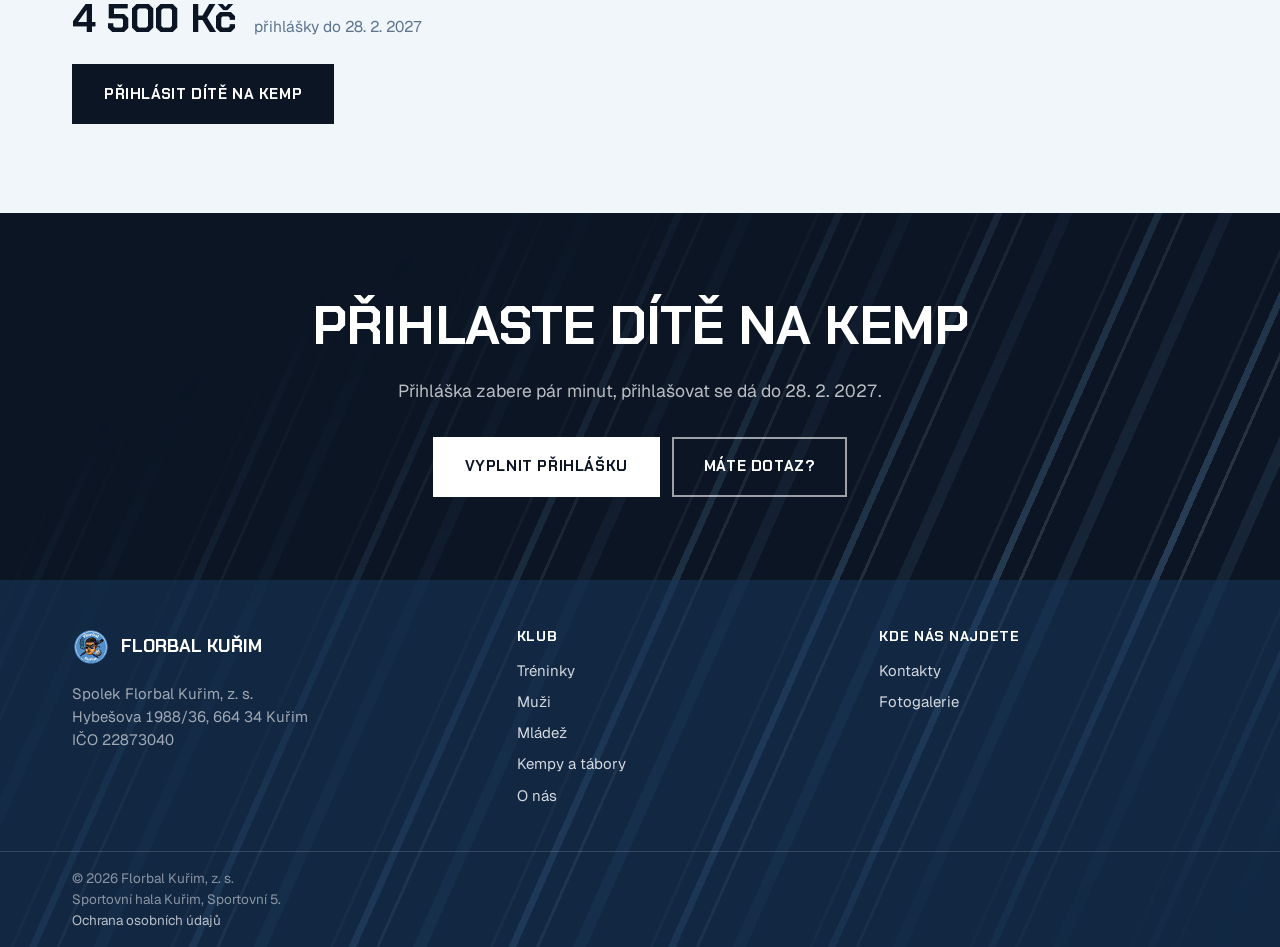
==== commit 08c02fe0: "Add files via upload" ====
--- a/kempy-a-tabory/index.html
+++ b/kempy-a-tabory/index.html
@@ -32,7 +32,7 @@
       <a href="../kempy-a-tabory/" aria-current="page">Kempy</a>
       <a href="../o-nas/">O nás</a>
       <a href="../kontakty/">Kontakty</a>
-      <a class="ven" href="https://www.flickr.com/photos/201096101@N02/albums" target="_blank" rel="noopener">Galerie</a>
+      <a class="ven" href="https://FlorbalKurim.zonerama.com" target="_blank" rel="noopener">Galerie</a>
     </nav>
   </div>
 </header>
@@ -40,7 +40,7 @@
 
 <section class="sekce tesna">
   <div class="obal">
-    <span class="stitek"><span>Léto <span class="doplnit">2027</span></span></span>
+    <span class="stitek"><span>26.–30. 7. 2027</span></span>
     <h1>Kempy a tábory</h1>
     <p class="vede">Týden florbalu pro děti od šesti do třinácti let, které k nám chodí
        na tréninky. Přihlásit můžete i jejich sourozence, výjimečně i kamaráda.</p>
@@ -63,9 +63,10 @@
       <div>
         <h2>Jak kemp probíhá</h2>
         <ul class="seznam">
-          <li>Termín <span class="doplnit">datum</span>, denně <span class="doplnit">8:00–16:00</span>.</li>
+          <li>Termín 26.–30. 7. 2027, každý den od 8:00 do 16:00.</li>
+          <li>Pro děti od 6 do 13 let, které k nám chodí na tréninky, a jejich sourozence, výjimečně i kamaráda.</li>
           <li>Sportovní hala Kuřim a hřiště v okolí, za pěkného počasí venku.</li>
-          <li>Vedou ho Aleš Hanák a Daniel Pyšný spolu s trenéry, které děti znají z tréninků.</li>
+          <li>Vedou ho trenéři, které děti znají z tréninků, doplnění o další trenéry z klubu.</li>
         </ul>
 
         <h3 class="podnadpis-kemp">V ceně</h3>
@@ -115,7 +116,7 @@
       <div>
         <h3>Kde nás najdete</h3>
         <a href="../kontakty/">Kontakty</a>
-        <a href="https://www.flickr.com/photos/201096101@N02/albums" target="_blank" rel="noopener">Galerie na Flickru</a>
+        <a href="https://FlorbalKurim.zonerama.com" target="_blank" rel="noopener">Fotogalerie</a>
       </div>
     </div>
     <div class="dole"><div class="obal">© <span class="rok-auto"></span> Florbal Kuřim, z. s.<br>Sportovní hala Kuřim, Sportovní 5.<br><a href="../ochrana-osobnich-udaju/">Ochrana osobních údajů</a></div></div>
--- a/styl.css
+++ b/styl.css
@@ -517,3 +517,31 @@
 
 .formular .odkaz-zasady{grid-column:1/-1;margin-top:-6px}
 .formular .odkaz-zasady a{color:var(--namorni);font-weight:600}
+
+/* ---------- karusel fotek ----------
+   Obyčejné posouvání do strany s přichytáváním, na mobilu prstem,
+   na počítači šipkami. Snímky mají stejně useknutý roh jako ostatní fotky. */
+.hlava-karusel{display:flex;align-items:flex-end;justify-content:space-between;gap:24px}
+.hlava-karusel .hlava-sekce{margin-bottom:34px}
+.karusel-sipky{display:flex;gap:8px;margin-bottom:38px;flex:none}
+.karusel-sipka{width:52px;height:52px;border:2px solid var(--cerna);background:transparent;
+  color:var(--cerna);font-size:22px;line-height:1;cursor:pointer;
+  transition:background .15s,color .15s,border-color .15s}
+.karusel-sipka:hover{background:var(--namorni);border-color:var(--namorni);color:#fff}
+.karusel-sipka:disabled{opacity:.3;cursor:default;background:transparent;color:var(--cerna);
+  border-color:var(--cerna)}
+.karusel{display:flex;gap:14px;overflow-x:auto;scroll-snap-type:x mandatory;
+  scroll-behavior:smooth;-webkit-overflow-scrolling:touch;scrollbar-width:none;
+  margin:0 -22px;padding:0 22px;scroll-padding:0 22px}
+.karusel::-webkit-scrollbar{display:none}
+.karusel:focus-visible{outline:3px solid var(--nebeska-tm);outline-offset:4px}
+.karusel-snimek{flex:0 0 calc((100% - 28px) / 3);scroll-snap-align:start;display:block}
+.karusel-snimek img{aspect-ratio:4/3;transition:transform .4s}
+.karusel-snimek:hover img{transform:scale(1.03)}
+.karusel-snimek .mistofoto{aspect-ratio:4/3}
+@media(max-width:900px){.karusel-snimek{flex-basis:calc((100% - 14px) / 1.6)}}
+@media(max-width:600px){
+  .karusel-snimek{flex-basis:84%}
+  .karusel-sipky{display:none}
+}
+@media (prefers-reduced-motion:reduce){.karusel{scroll-behavior:auto}}
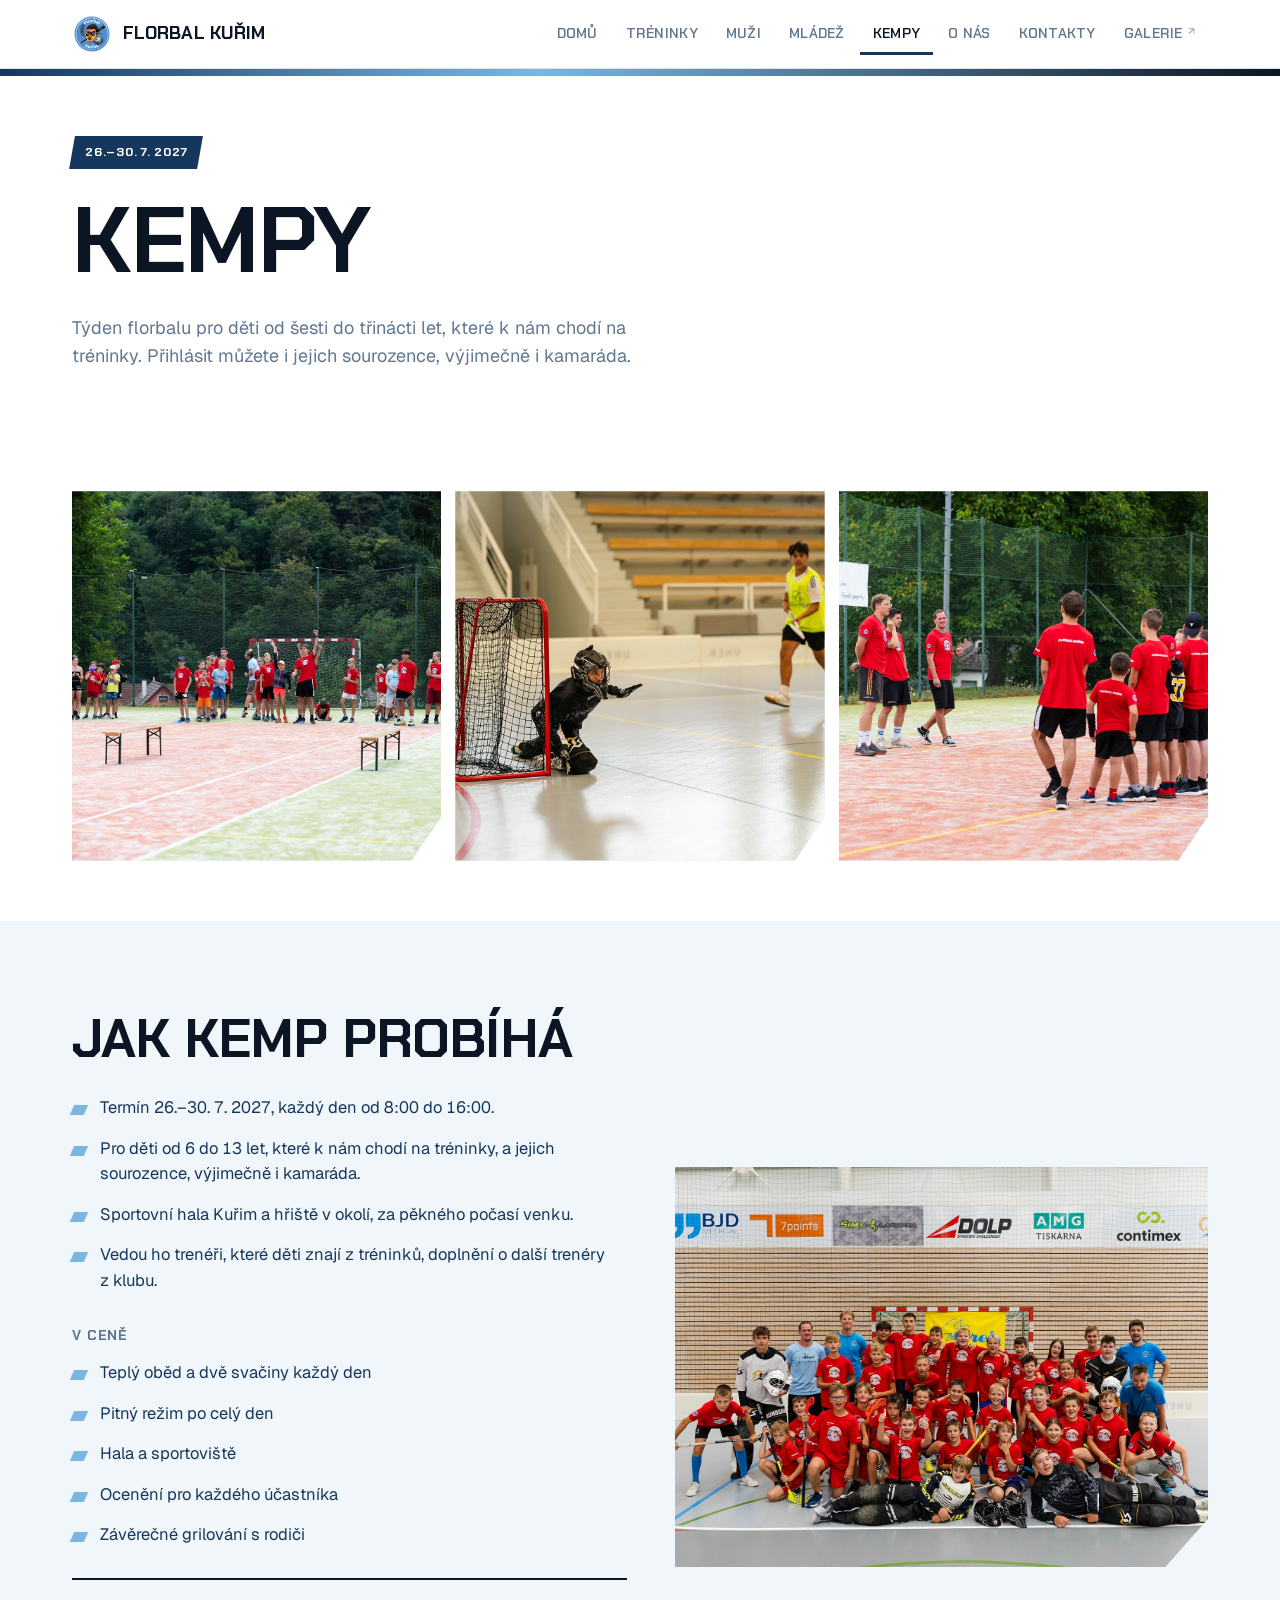
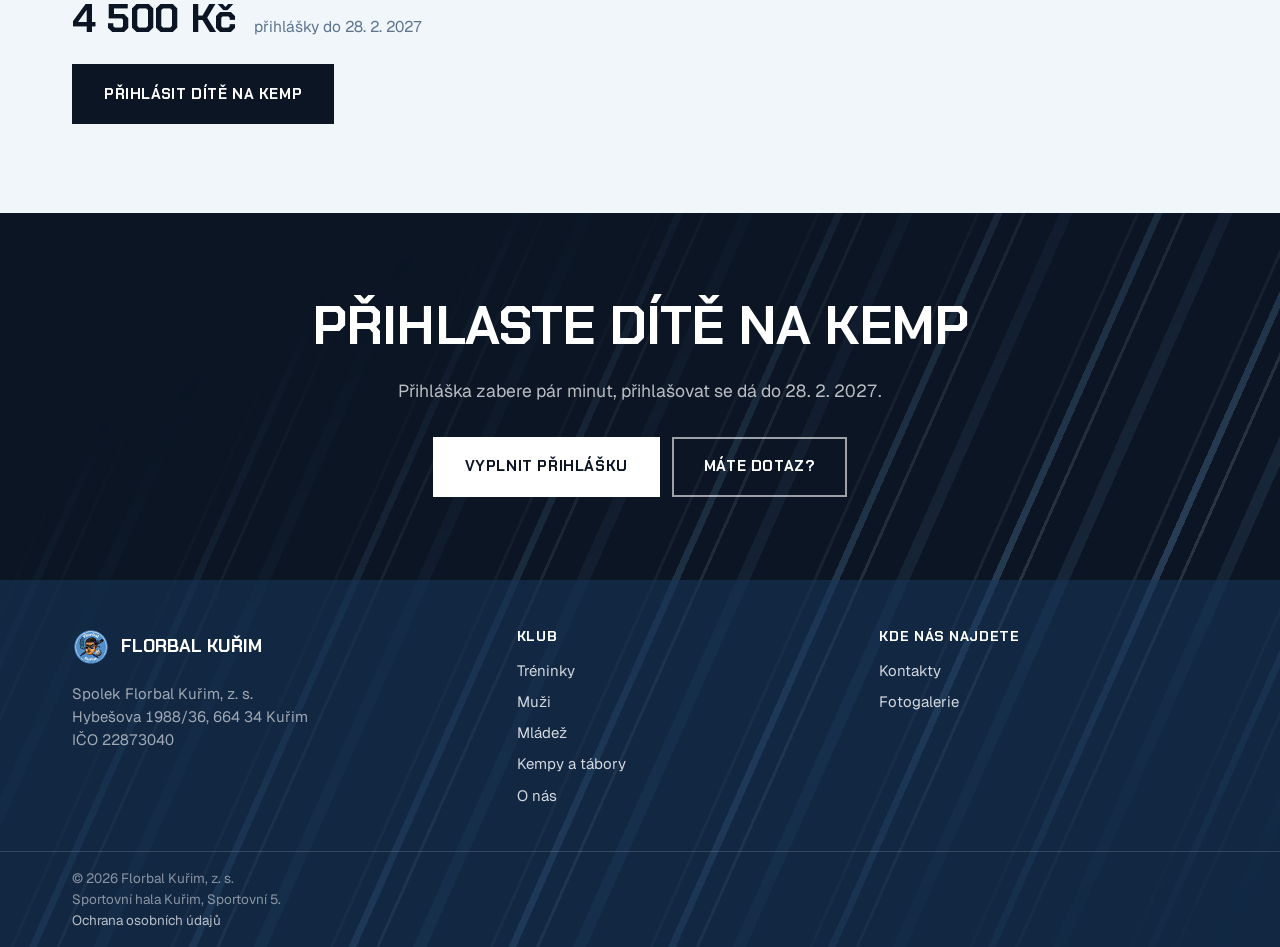
==== commit b9499913: "Update index.html" ====
--- a/kempy-a-tabory/index.html
+++ b/kempy-a-tabory/index.html
@@ -41,7 +41,7 @@
 <section class="sekce tesna">
   <div class="obal">
     <span class="stitek"><span>26.–30. 7. 2027</span></span>
-    <h1>Kempy a tábory</h1>
+    <h1>Kempy</h1>
     <p class="vede">Týden florbalu pro děti od šesti do třinácti let, které k nám chodí
        na tréninky. Přihlásit můžete i jejich sourozence, výjimečně i kamaráda.</p>
   </div>
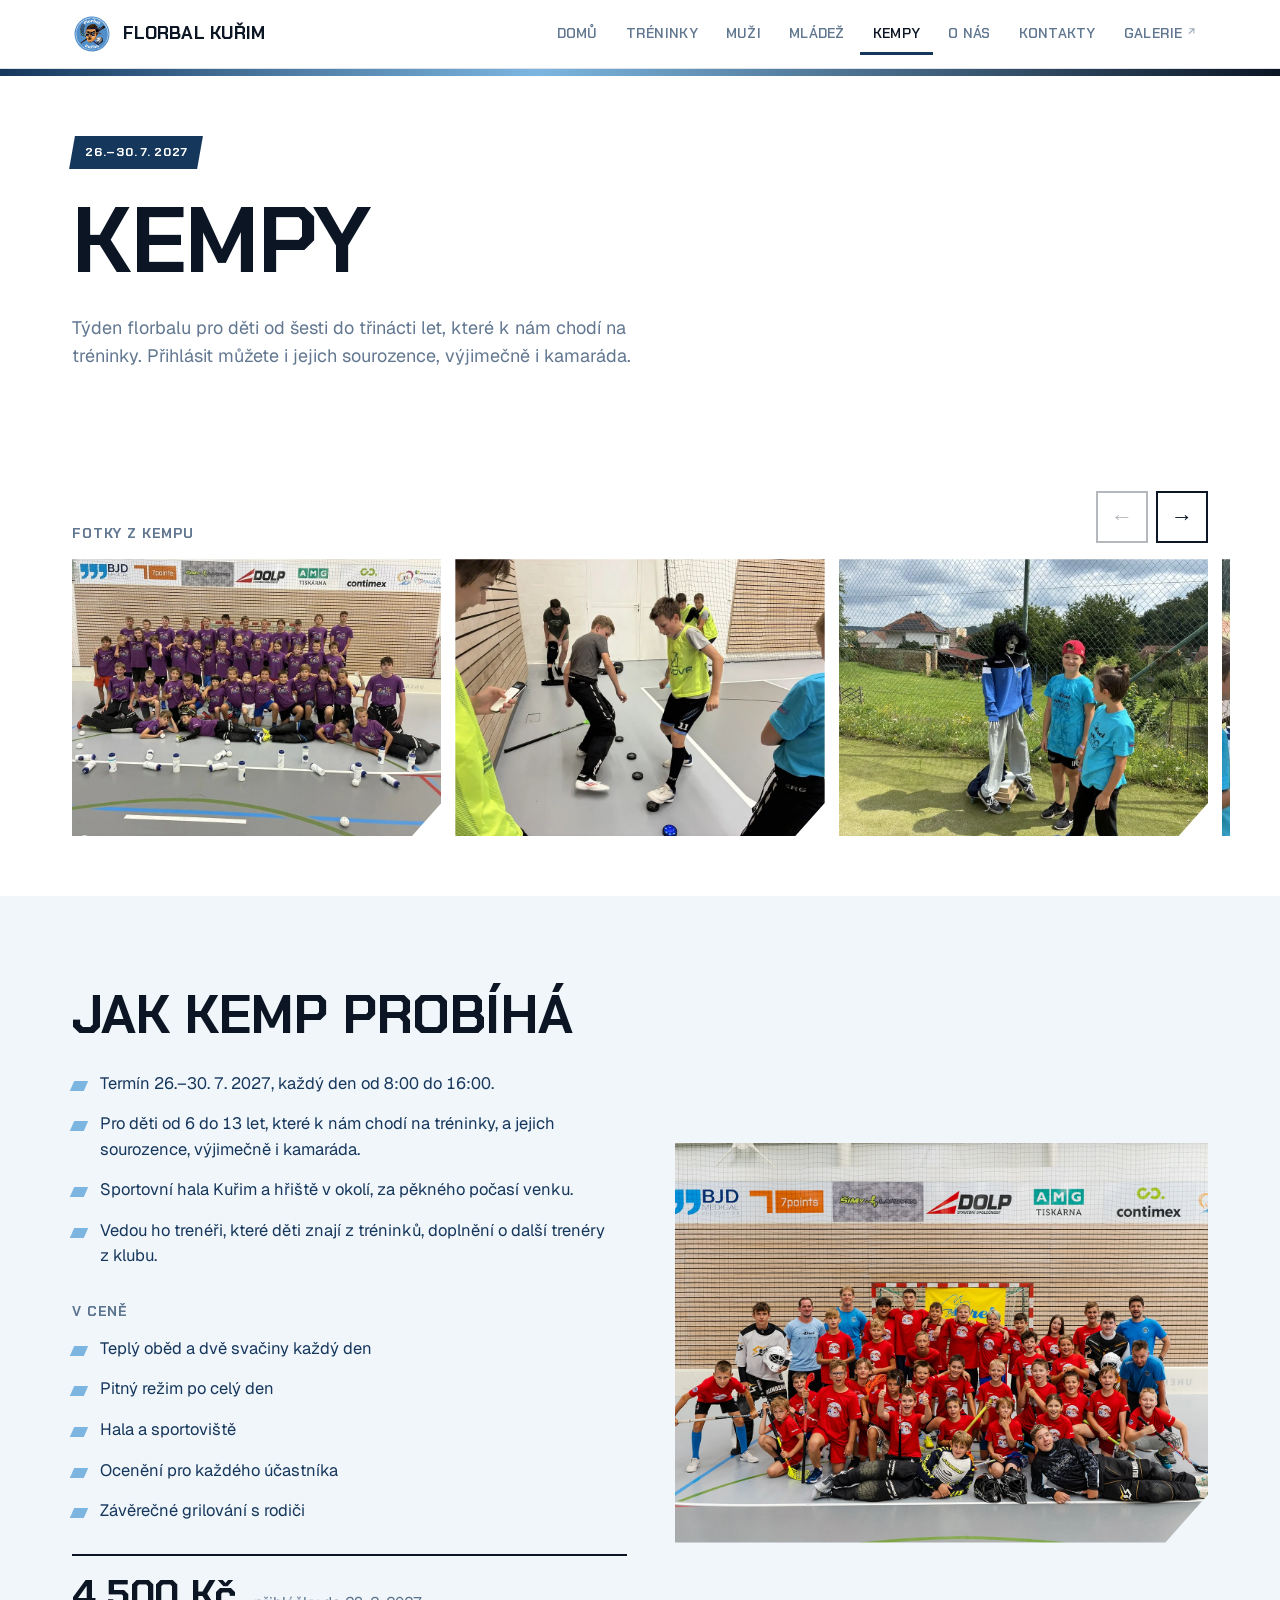
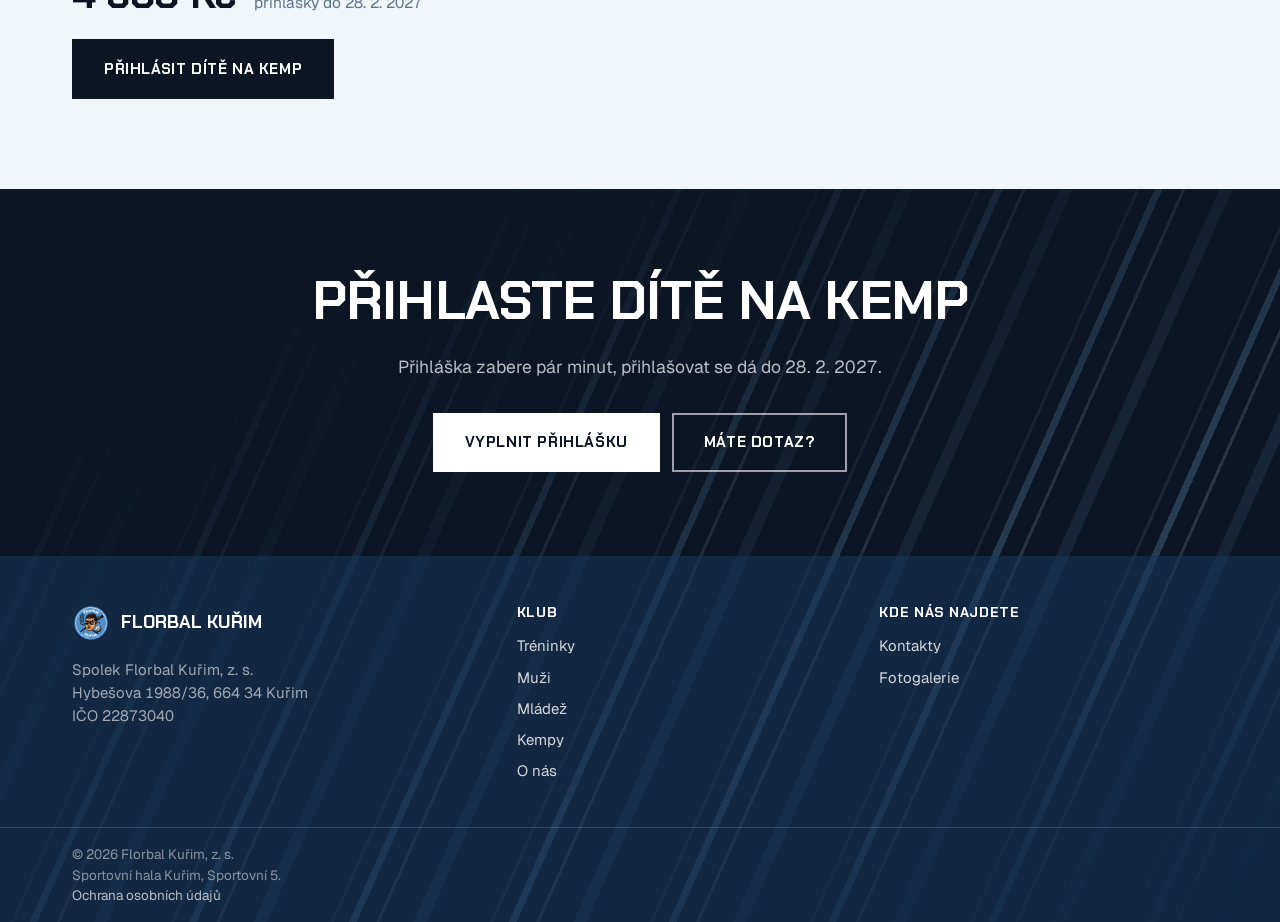
==== commit 46c11a3a: "Add files via upload" ====
--- a/kempy-a-tabory/index.html
+++ b/kempy-a-tabory/index.html
@@ -3,10 +3,10 @@
 <head>
 <meta charset="utf-8">
 <meta name="viewport" content="width=device-width,initial-scale=1">
-<title>Kempy a tábory | Florbal Kuřim</title>
+<title>Kempy | Florbal Kuřim</title>
 <meta name="description" content="Letní florbalový kemp pro děti v Kuřimi. Otevřený i dětem, které florbal nikdy nehrály.">
 <link rel="canonical" href="https://florbalkurim.cz/kempy-a-tabory/">
-<meta property="og:title" content="Kempy a tábory | Florbal Kuřim">
+<meta property="og:title" content="Kempy | Florbal Kuřim">
 <meta property="og:description" content="Letní florbalový kemp pro děti v Kuřimi. Otevřený i dětem, které florbal nikdy nehrály.">
 <meta property="og:type" content="website">
 <meta property="og:url" content="https://florbalkurim.cz/kempy-a-tabory/">
@@ -49,10 +49,17 @@
 
 <section class="sekce tesna">
   <div class="obal">
-    <div class="pas">
-      <div class="ram"><img src="../fotky/kemp1.webp" alt="" data-misto="Fotka z kempu 1"></div>
-      <div class="ram"><img src="../fotky/kemp2.webp" alt="" data-misto="Fotka z kempu 2"></div>
-      <div class="ram"><img src="../fotky/kemp3.webp" alt="" data-misto="Fotka z kempu 3"></div>
+    <div class="hlava-karusel">
+      <h2 class="mezititulek">Fotky z kempu</h2>
+      <div class="karusel-sipky">
+        <button class="karusel-sipka" data-smer="-1" aria-label="Předchozí fotky" aria-controls="karusel-kemp">&#8592;</button>
+        <button class="karusel-sipka" data-smer="1" aria-label="Další fotky" aria-controls="karusel-kemp">&#8594;</button>
+      </div>
+    </div>
+    <div class="karusel" id="karusel-kemp" data-sada="kemp" tabindex="0" aria-label="Fotky z kempu">
+      <a class="karusel-snimek ram" href="https://FlorbalKurim.zonerama.com" target="_blank" rel="noopener"><img src="../fotky/kemp1.webp" alt="Fotka z kempu" loading="lazy" data-misto="Fotka z kempu 1"></a>
+      <a class="karusel-snimek ram" href="https://FlorbalKurim.zonerama.com" target="_blank" rel="noopener"><img src="../fotky/kemp2.webp" alt="Fotka z kempu" loading="lazy" data-misto="Fotka z kempu 2"></a>
+      <a class="karusel-snimek ram" href="https://FlorbalKurim.zonerama.com" target="_blank" rel="noopener"><img src="../fotky/kemp3.webp" alt="Fotka z kempu" loading="lazy" data-misto="Fotka z kempu 3"></a>
     </div>
   </div>
 </section>
@@ -110,7 +117,7 @@
         <a href="../treninky/">Tréninky</a>
         <a href="../muzi/">Muži</a>
         <a href="../mladez/">Mládež</a>
-        <a href="../kempy-a-tabory/">Kempy a tábory</a>
+        <a href="../kempy-a-tabory/">Kempy</a>
         <a href="../o-nas/">O nás</a>
       </div>
       <div>
--- a/styl.css
+++ b/styl.css
@@ -545,3 +545,6 @@
   .karusel-sipky{display:none}
 }
 @media (prefers-reduced-motion:reduce){.karusel{scroll-behavior:auto}}
+
+.hlava-karusel .mezititulek{margin:0 0 18px;align-self:flex-end}
+.hlava-karusel .mezititulek + .karusel-sipky{margin-bottom:16px}
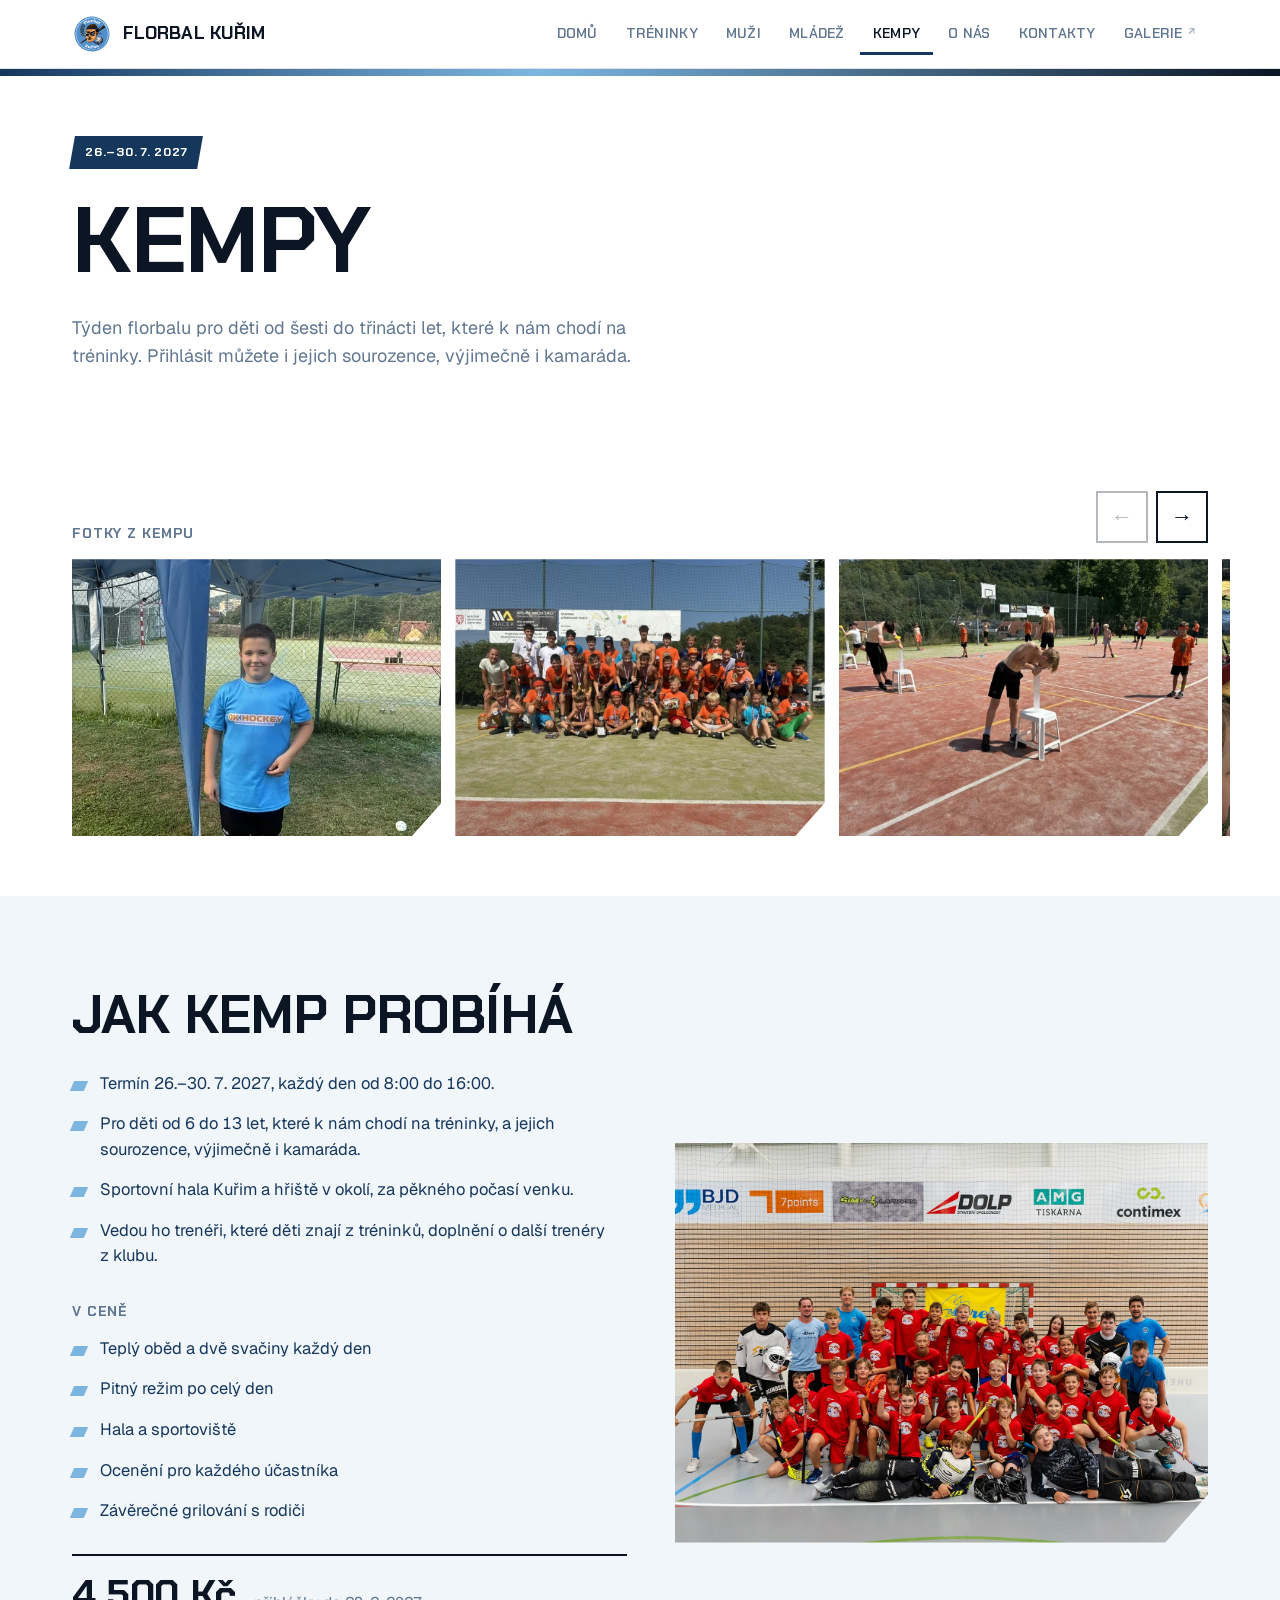
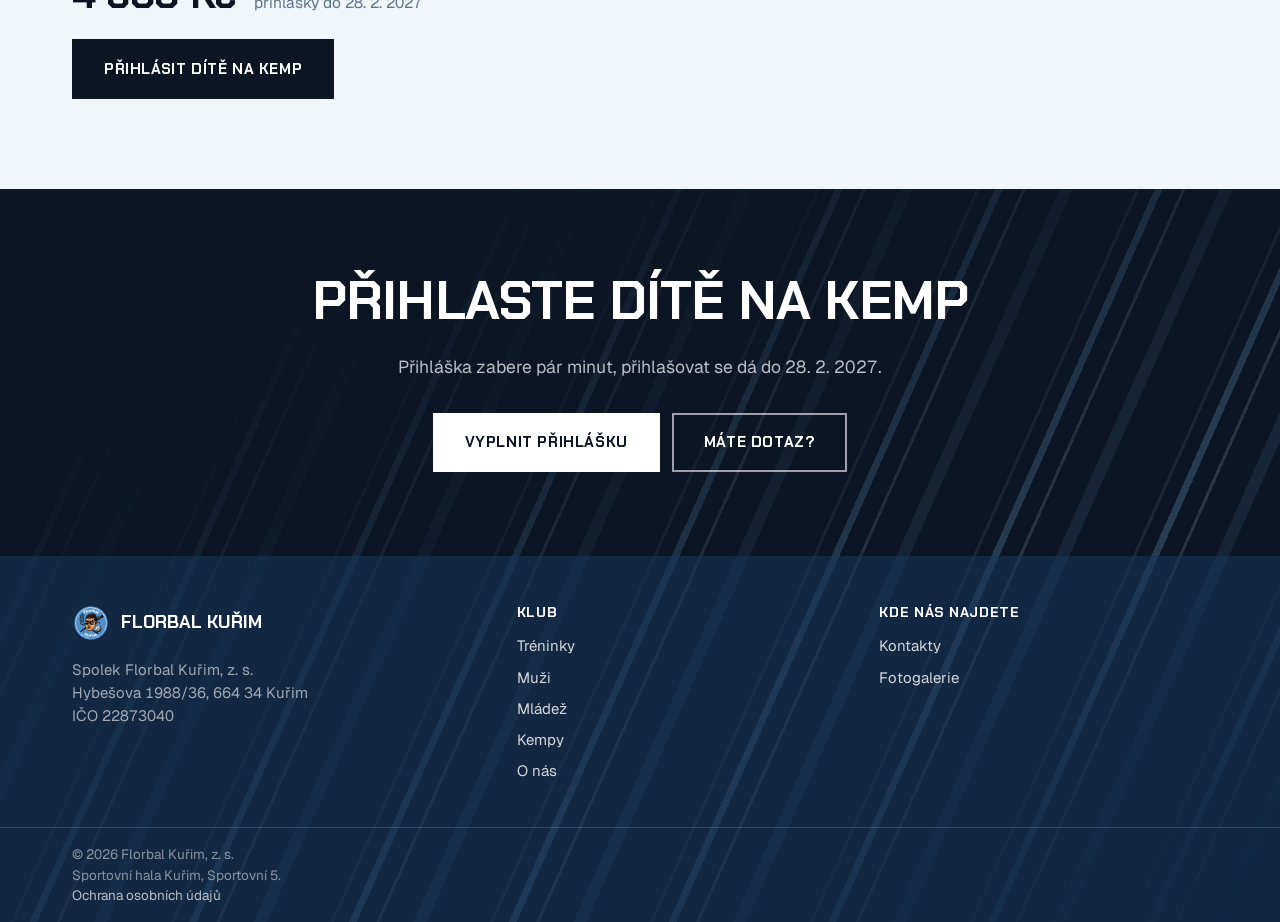
==== commit 6c2a0e92: "Add files via upload" ====
--- a/kempy-a-tabory/index.html
+++ b/kempy-a-tabory/index.html
@@ -102,7 +102,7 @@
     <div class="obal">
       <h2>Přihlaste dítě na kemp</h2>
       <p>Přihláška zabere pár minut, přihlašovat se dá do 28. 2. 2027.</p>
-      <div class="tlacitka"><a class="tlacitko" href="prihlaska/">Vyplnit přihlášku</a><a class="tlacitko prazdne" href="../kontakty/">Máte dotaz?</a></div>
+      <div class="tlacitka"><a class="tlacitko" href="prihlaska/">Vyplnit přihlášku</a><a class="tlacitko prazdne" href="../kontakty/#napiste-nam">Máte dotaz?</a></div>
     </div>
   </section>
   <footer class="paticka">
--- a/styl.css
+++ b/styl.css
@@ -435,57 +435,6 @@
 .sekce.tmava .stitek{background:var(--nebeska);color:var(--cerna)}
 
 
-/* ---------- přihláška na kemp ---------- */
-.formular{max-width:760px}
-.formular fieldset{border:0;margin:0 0 38px;padding:0;
-  display:grid;grid-template-columns:1fr 1fr;gap:18px 20px}
-.formular legend{grid-column:1/-1;float:left;width:100%;padding:0 0 14px;margin-bottom:6px;
-  border-bottom:2px solid var(--cerna);font-family:var(--nadpisy);font-weight:700;
-  font-size:20px;text-transform:uppercase;letter-spacing:-.005em;color:var(--cerna)}
-.formular .pole{display:flex;flex-direction:column;gap:7px;min-width:0}
-.formular .pole.siroke{grid-column:1/-1}
-.formular label,.formular .popisek{font-size:14.5px;font-weight:600;color:var(--cerna)}
-.formular input:not([type="radio"]):not([type="checkbox"]):not([type="file"]),
-.formular select,.formular textarea{
-  font:inherit;font-size:16px;color:var(--cerna);background:#fff;
-  border:2px solid var(--linka);border-radius:0;padding:12px 13px;width:100%;
-  transition:border-color .15s}
-.formular textarea{resize:vertical;min-height:84px}
-.formular input:focus,.formular select:focus,.formular textarea:focus{
-  outline:none;border-color:var(--namorni)}
-.formular input::placeholder,.formular textarea::placeholder{color:var(--text-38)}
-.formular input[type="file"]{font-size:15px;padding:10px 0}
-.formular .napoveda{font-size:13.5px;color:var(--text-38);margin:0}
-
-.formular .volby{display:flex;gap:8px}
-.formular .volby label{flex:1;cursor:pointer}
-.formular .volby input{position:absolute;opacity:0;width:1px;height:1px}
-.formular .volby span{display:block;text-align:center;padding:12px 10px;
-  border:2px solid var(--linka);background:#fff;font-weight:600;font-size:15px;
-  color:var(--text-60);transition:all .15s}
-.formular .volby input:checked + span{border-color:var(--namorni);background:var(--namorni);color:#fff}
-.formular .volby input:focus-visible + span{outline:3px solid var(--nebeska-tm);outline-offset:2px}
-
-.formular .gdpr{grid-column:1/-1;background:#fff;border:2px solid var(--linka);padding:0}
-.formular .gdpr summary{cursor:pointer;padding:13px 15px;font-weight:600;font-size:15px;color:var(--namorni)}
-.formular .gdpr p{font-size:14px;line-height:1.6;color:var(--text-60);margin:0 15px 12px}
-.formular .gdpr p:last-child{margin-bottom:16px}
-.formular .zaskrt{grid-column:1/-1;display:flex;gap:12px;align-items:flex-start;
-  font-weight:400;cursor:pointer;line-height:1.5}
-.formular .zaskrt input{width:20px;height:20px;flex:none;margin:2px 0 0;accent-color:var(--namorni)}
-
-.formular .odeslat{display:flex;flex-wrap:wrap;align-items:center;gap:14px 22px}
-.formular button[disabled]{opacity:.6;cursor:wait}
-.formular .past{position:absolute;left:-9999px}
-
-.hlaseni{display:none;max-width:620px;border-top:2px solid var(--cerna);padding-top:22px}
-.hlaseni.ukazat{display:block}
-.hlaseni h2{margin-bottom:0}
-.hlaseni h2 + p{margin-top:18px}
-
-@media(max-width:640px){
-  .formular fieldset{grid-template-columns:1fr}
-}
 
 .zpet{display:table;margin-bottom:18px;font-size:15px;color:var(--text-60);text-decoration:none}
 .zpet:hover{color:var(--namorni);text-decoration:underline}
@@ -515,8 +464,6 @@
 .paticka .dole a{display:inline;color:rgba(255,255,255,.7);margin:0}
 .paticka .dole a:hover{color:#fff}
 
-.formular .odkaz-zasady{grid-column:1/-1;margin-top:-6px}
-.formular .odkaz-zasady a{color:var(--namorni);font-weight:600}
 
 /* ---------- karusel fotek ----------
    Obyčejné posouvání do strany s přichytáváním, na mobilu prstem,
@@ -548,3 +495,209 @@
 
 .hlava-karusel .mezititulek{margin:0 0 18px;align-self:flex-end}
 .hlava-karusel .mezititulek + .karusel-sipky{margin-bottom:16px}
+
+
+
+
+/* ---------- přihláška na kemp ----------
+   Karta uprostřed tmavé sekce. Jednotný rytmus: popisek 8 px nad polem,
+   24 px mezi poli, sekce oddělené linkou a 40 px vzduchu. */
+.sekce.tmava.sekce-formular{padding-top:clamp(40px,5vw,64px);scroll-margin-top:var(--hlavicka-h)}
+.formular-karta{background:#fff;max-width:760px;margin:0 auto;padding:clamp(24px,4.5vw,52px);
+  box-shadow:0 24px 60px -30px rgba(0,0,0,.6);
+  clip-path:polygon(0 0,100% 0,100% calc(100% - 26px),calc(100% - 26px) 100%,0 100%)}
+
+.formular fieldset{border:0;margin:0;padding:0;min-width:0;
+  display:grid;grid-template-columns:1fr 1fr;gap:26px 20px}
+.formular fieldset + fieldset{margin-top:40px;padding-top:40px;border-top:1px solid var(--linka)}
+.formular legend{grid-column:1/-1;float:left;width:100%;padding:0;margin:0 0 2px;
+  display:flex;align-items:center;gap:12px;font-family:var(--nadpisy);font-weight:700;
+  font-size:21px;line-height:1.2;text-transform:uppercase;color:var(--cerna)}
+.formular .krok{display:inline-grid;place-items:center;width:32px;height:32px;flex:none;
+  background:var(--nebeska);color:var(--cerna);font-size:16px;transform:skewX(-10deg)}
+
+.formular .pole{display:flex;flex-direction:column;gap:8px;min-width:0}
+.formular .pole.siroke{grid-column:1/-1}
+.formular label,.formular .popisek{font-size:15px;line-height:1.35;font-weight:600;color:var(--cerna)}
+.formular .povinne{color:#C0392B;margin-left:3px;font-weight:700}
+.formular .napoveda{font-size:13.5px;line-height:1.45;color:var(--text-60);margin:0}
+.formular .pole > .napoveda{margin-top:-4px}
+
+.formular input:not([type="radio"]):not([type="checkbox"]):not([type="file"]),
+.formular select,.formular textarea{
+  font:inherit;font-size:16px;line-height:1.4;color:var(--cerna);background:var(--podklad-2);
+  border:2px solid transparent;border-bottom-color:var(--namorni);border-radius:0;
+  min-height:50px;padding:12px 14px;width:100%;transition:border-color .15s,background .15s}
+.formular select{appearance:none;-webkit-appearance:none;cursor:pointer;padding-right:36px;
+  background-image:linear-gradient(45deg,transparent 50%,var(--namorni) 50%),
+                   linear-gradient(135deg,var(--namorni) 50%,transparent 50%);
+  background-position:calc(100% - 19px) 52%,calc(100% - 13px) 52%;
+  background-size:6px 6px,6px 6px;background-repeat:no-repeat}
+.formular textarea{resize:vertical;min-height:90px}
+.formular input:focus,.formular select:focus,.formular textarea:focus{
+  outline:none;background:#fff;border-color:var(--namorni)}
+.formular input::placeholder,.formular textarea::placeholder{color:var(--text-38)}
+
+/* datum narození */
+.formular .datum{display:grid;grid-template-columns:1fr 1.7fr 1.25fr;gap:10px;max-width:420px}
+.formular .upozorneni{margin:0;font-size:14px;line-height:1.45;color:#8A5A00;font-weight:500}
+.formular .upozorneni:empty{display:none}
+
+/* tréninky: nenápadné štítky v řádku ke každé kategorii */
+.formular .treninky-volby{display:flex;flex-direction:column;gap:16px;margin-top:10px}
+.formular .skupina{display:flex;flex-direction:column;gap:7px}
+.formular .skupina-nazev{font-size:13px;font-weight:600;color:var(--text-60);line-height:1.3}
+.formular .cipy{display:flex;flex-wrap:wrap;gap:8px}
+.formular .cip{cursor:pointer}
+.formular .cip input{position:absolute;opacity:0;width:1px;height:1px}
+.formular .cip span{display:inline-flex;align-items:baseline;gap:6px;padding:7px 12px;
+  border:1.5px solid var(--linka);background:#fff;font-size:14px;font-weight:600;color:var(--cerna);
+  line-height:1.3;transition:border-color .15s,background .15s,color .15s}
+.formular .cip small{font-size:12.5px;font-weight:400;color:var(--text-60)}
+.formular .cip:hover span{border-color:var(--namorni)}
+.formular .cip input:checked + span{background:var(--namorni);border-color:var(--namorni);color:#fff}
+.formular .cip input:checked + span small{color:rgba(255,255,255,.75)}
+.formular .cip input:checked + span::before{content:'✓';font-weight:700}
+.formular .cip input:focus-visible + span{outline:3px solid var(--nebeska-tm);outline-offset:2px}
+
+/* přepínače plavec a odchod */
+.formular .volby{display:flex;gap:8px}
+.formular .volby label{flex:1;cursor:pointer}
+.formular .volby input{position:absolute;opacity:0;width:1px;height:1px}
+.formular .volby span{display:flex;align-items:center;justify-content:center;min-height:50px;padding:10px;
+  border:1.5px solid var(--linka);background:#fff;font-weight:600;font-size:15px;
+  color:var(--text-60);transition:all .15s}
+.formular .volby label:hover span{border-color:var(--namorni)}
+.formular .volby input:checked + span{border-color:var(--namorni);background:var(--namorni);color:#fff}
+.formular .volby input:focus-visible + span{outline:3px solid var(--nebeska-tm);outline-offset:2px}
+
+/* kartička */
+.formular .nahrat{display:flex;align-items:center;gap:14px;cursor:pointer;font-weight:400;
+  border:1.5px dashed var(--nebeska-tm);background:var(--podklad-2);padding:14px 16px;
+  transition:background .15s,border-color .15s}
+.formular .nahrat:hover{background:var(--nebeska-sv);border-color:var(--namorni)}
+.formular .nahrat input{position:absolute;opacity:0;width:1px;height:1px}
+.formular .nahrat:focus-within{outline:3px solid var(--nebeska-tm);outline-offset:2px}
+.formular .nahrat-ikona{display:grid;place-items:center;width:40px;height:40px;flex:none;
+  background:var(--namorni);color:#fff;font:700 24px/1 var(--nadpisy)}
+.formular .nahrat-text{display:flex;flex-direction:column;gap:3px}
+.formular .nahrat-text b{font-size:15px;font-weight:600;color:var(--cerna)}
+.formular .nahrat-text small{font-size:13px;line-height:1.4;color:var(--text-60)}
+.formular .nahrano{display:none;align-items:center;gap:14px;padding:10px 12px;border:1.5px solid var(--linka)}
+.formular .nahrano.ukazat{display:flex}
+.formular .nahrano img{width:64px;height:44px;object-fit:cover;flex:none}
+.formular .nahrano span{flex:1;min-width:0;font-size:14px;overflow:hidden;text-overflow:ellipsis;white-space:nowrap}
+.formular .odebrat{font:600 13.5px var(--pismo);color:var(--namorni);background:none;border:0;
+  cursor:pointer;text-decoration:underline;padding:6px}
+
+/* souhlasy */
+.formular .gdpr{grid-column:1/-1;background:var(--podklad-2)}
+.formular .gdpr summary{cursor:pointer;padding:14px 16px;font-weight:600;font-size:15px;color:var(--namorni)}
+.formular .gdpr p{font-size:14px;line-height:1.6;color:var(--text-60);margin:0 16px 12px}
+.formular .gdpr p:last-child{margin-bottom:16px}
+.formular .odkaz-zasady{grid-column:1/-1;margin-top:-10px}
+.formular .odkaz-zasady a{color:var(--namorni);font-weight:600}
+.formular .zaskrt{grid-column:1/-1;display:flex;flex-wrap:wrap;gap:6px 14px;align-items:flex-start;
+  font-size:15px;font-weight:400;line-height:1.5;cursor:pointer}
+.formular .zaskrt > span{flex:1;min-width:0}
+.formular .zaskrt small{display:block;margin-top:3px;font-size:13px;color:var(--text-60)}
+.formular .zaskrt input{width:22px;height:22px;flex:none;margin:1px 0 0;accent-color:var(--namorni)}
+
+/* chyby u polí */
+.formular .zprava{margin:0;font-size:13.5px;line-height:1.4;font-weight:600;color:#B3261E;flex-basis:100%}
+.formular .chybne input:not([type="radio"]):not([type="checkbox"]),
+.formular .chybne select,.formular .chybne textarea{border-color:#B3261E;background:#FDF1F0}
+.formular .chybne .volby span,.formular .chybne .cip span{border-color:#E5A39D}
+.formular .zaskrt.chybne input{outline:2px solid #B3261E;outline-offset:2px}
+
+.sekce.tmava .formular-karta h2,.sekce.tmava .formular-karta h3{color:var(--cerna)}
+
+/* děti: každé ve vlastním rámečku, pod nimi tlačítko na další */
+.formular .siroke{grid-column:1/-1}
+.formular .deti{display:flex;flex-direction:column;gap:22px}
+.formular .dite{border:1.5px solid var(--linka);padding:24px 24px 28px;scroll-margin-top:calc(var(--hlavicka-h) + 20px)}
+.formular .dite-hlava{display:flex;align-items:center;justify-content:space-between;gap:12px;
+  margin-bottom:22px;padding-bottom:14px;border-bottom:1px solid var(--linka)}
+.sekce.tmava .formular .dite-nazev{margin:0;font-family:var(--nadpisy);font-weight:700;font-size:17px;
+  text-transform:uppercase;letter-spacing:.02em;color:var(--cerna)}
+.formular .odebrat-dite{font:600 14px var(--pismo);color:#B3261E;background:none;border:0;
+  padding:6px 0;cursor:pointer;text-decoration:underline}
+.formular .dite-pole{display:grid;grid-template-columns:1fr 1fr;gap:26px 20px}
+.formular .pridat-dite{display:flex;flex-wrap:wrap;align-items:center;gap:10px 18px}
+.formular .pridat-dite .tlacitko{padding:13px 22px}
+
+/* popis alergií a léků se ukáže až po volbě „má“ */
+.formular textarea.doplneni{display:none;margin-top:6px}
+.formular textarea.doplneni.ukazat{display:block}
+
+.formular .souhlas-foto{margin-top:6px}
+
+/* nahrání kartičky se ukáže až po volbě „nahraju teď“ */
+.formular .karticka-nahrani{display:none;flex-direction:column;gap:8px;margin-top:6px}
+.formular .karticka-nahrani.ukazat{display:flex}
+
+/* odeslání */
+.formular .chyba-odeslani{margin:36px 0 0;color:#B3261E;font-weight:600;max-width:none}
+.formular .chyba-odeslani:empty{display:none}
+.formular{scroll-margin-top:calc(var(--hlavicka-h) + 24px)}
+.formular .odeslat{display:flex;flex-wrap:wrap;align-items:center;gap:14px 22px;
+  margin-top:36px;padding-top:28px;border-top:2px solid var(--cerna)}
+.formular .chyba-odeslani:not(:empty) + .odeslat{margin-top:14px}
+.formular button[disabled]{opacity:.6;cursor:wait}
+.formular .odesilam{display:none;flex-basis:100%;margin:0;font-size:14.5px;font-weight:500;color:var(--namorni)}
+.formular .odesilam.ukazat{display:block}
+.formular .odesilam.ukazat::before{content:'';display:inline-block;width:12px;height:12px;margin-right:9px;
+  border:2px solid var(--nebeska);border-top-color:var(--namorni);border-radius:50%;
+  vertical-align:-1px;animation:tocit .8s linear infinite}
+@keyframes tocit{to{transform:rotate(360deg)}}
+@media (prefers-reduced-motion:reduce){.formular .odesilam.ukazat::before{animation:none}}
+/* past na roboty: display:none, aby ji nevyplnilo automatické doplňování prohlížeče */
+.formular .past{display:none !important}
+
+/* karty s potvrzením a uzávěrkou leží v tmavé sekci, písmo jim nastavuji zvlášť */
+.hlaseni{display:none;scroll-margin-top:calc(var(--hlavicka-h) + 24px)}
+.hlaseni.ukazat{display:block}
+.sekce.tmava .hlaseni h2{margin:0;color:var(--cerna);font-size:clamp(26px,3.4vw,34px)}
+.sekce.tmava .hlaseni h2 + p{margin-top:20px}
+.sekce.tmava .hlaseni p{color:var(--text);font-size:16.5px;line-height:1.6;margin:0 0 12px}
+.hlaseni p b{color:var(--cerna)}
+.sekce.tmava .hlaseni .napoveda{font-size:14px;color:var(--text-60)}
+.hlaseni:focus{outline:none}
+.hotovo-ikona{display:grid;place-items:center;width:56px;height:56px;margin-bottom:22px;
+  background:var(--nebeska);color:var(--cerna);font:700 30px/1 var(--nadpisy);transform:skewX(-10deg)}
+.tlacitka-hlaseni{display:flex;flex-wrap:wrap;gap:12px;margin-top:28px}
+.formular-karta .tlacitko.svetle{color:var(--cerna);border-color:var(--cerna)}
+.formular-karta .tlacitko.svetle:hover{color:#fff}
+
+@media(max-width:640px){
+  .formular-karta{margin:0 -6px;padding:26px 20px 34px}
+  .formular fieldset{grid-template-columns:1fr;gap:28px}
+  .formular fieldset + fieldset{margin-top:36px;padding-top:36px}
+  .formular legend{font-size:19px}
+  .formular .datum{grid-template-columns:.95fr 1.6fr 1.2fr;gap:8px;max-width:none}
+  .formular .datum select{padding-left:11px;padding-right:26px;
+    background-position:calc(100% - 15px) 52%,calc(100% - 9px) 52%}
+  .formular .zaskrt{font-size:14.5px}
+  .formular .odeslat .tlacitko{width:100%}
+  .formular .dite{border:0;border-top:2px solid var(--cerna);padding:18px 0 0}
+  .formular .dite-pole{grid-template-columns:1fr;gap:26px}
+  .formular .pridat-dite .tlacitko{width:100%}
+}
+
+/* ---------- stránka 404 ---------- */
+.stranka-404{min-height:60vh}
+.stranka-404 h1{margin-bottom:0}
+.rozcestnik{display:grid;grid-template-columns:repeat(3,1fr);gap:2px;
+  margin-top:36px;max-width:900px;background:var(--cerna);border:2px solid var(--cerna)}
+.rozcestnik a{display:flex;flex-direction:column;gap:4px;padding:20px 22px;background:#fff;
+  text-decoration:none;transition:background .15s}
+.rozcestnik a:hover{background:var(--nebeska-sv)}
+.rozcestnik b{font-family:var(--nadpisy);font-weight:700;font-size:18px;text-transform:uppercase;color:var(--cerna)}
+.rozcestnik span{font-size:14.5px;color:var(--text-60)}
+@media(max-width:760px){.rozcestnik{grid-template-columns:1fr 1fr}}
+@media(max-width:460px){.rozcestnik{grid-template-columns:1fr}}
+
+/* kontakty: tlačítko nahoře vede na formulář */
+.kontakt-skok{margin:24px 0 0}
+#napiste-nam{scroll-margin-top:var(--hlavicka-h)}
+#dotaz .krok{font-size:15px}
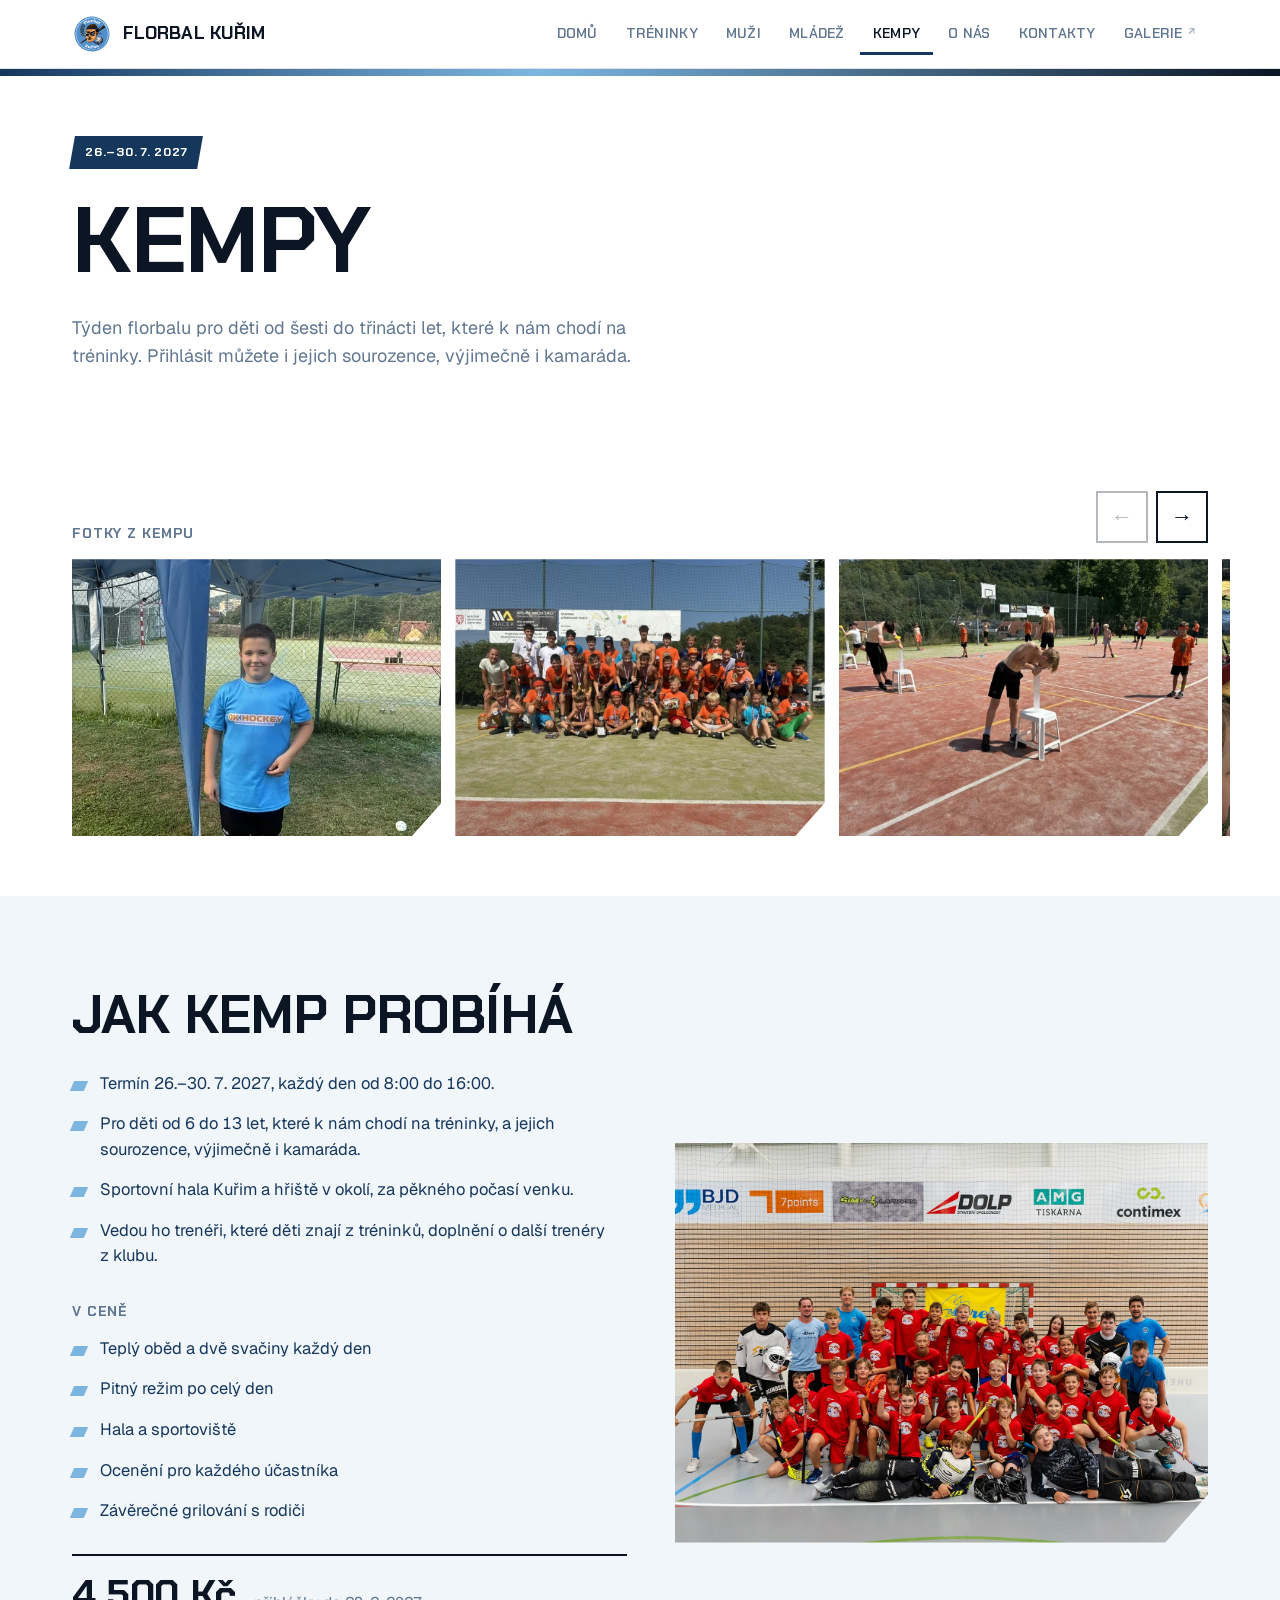
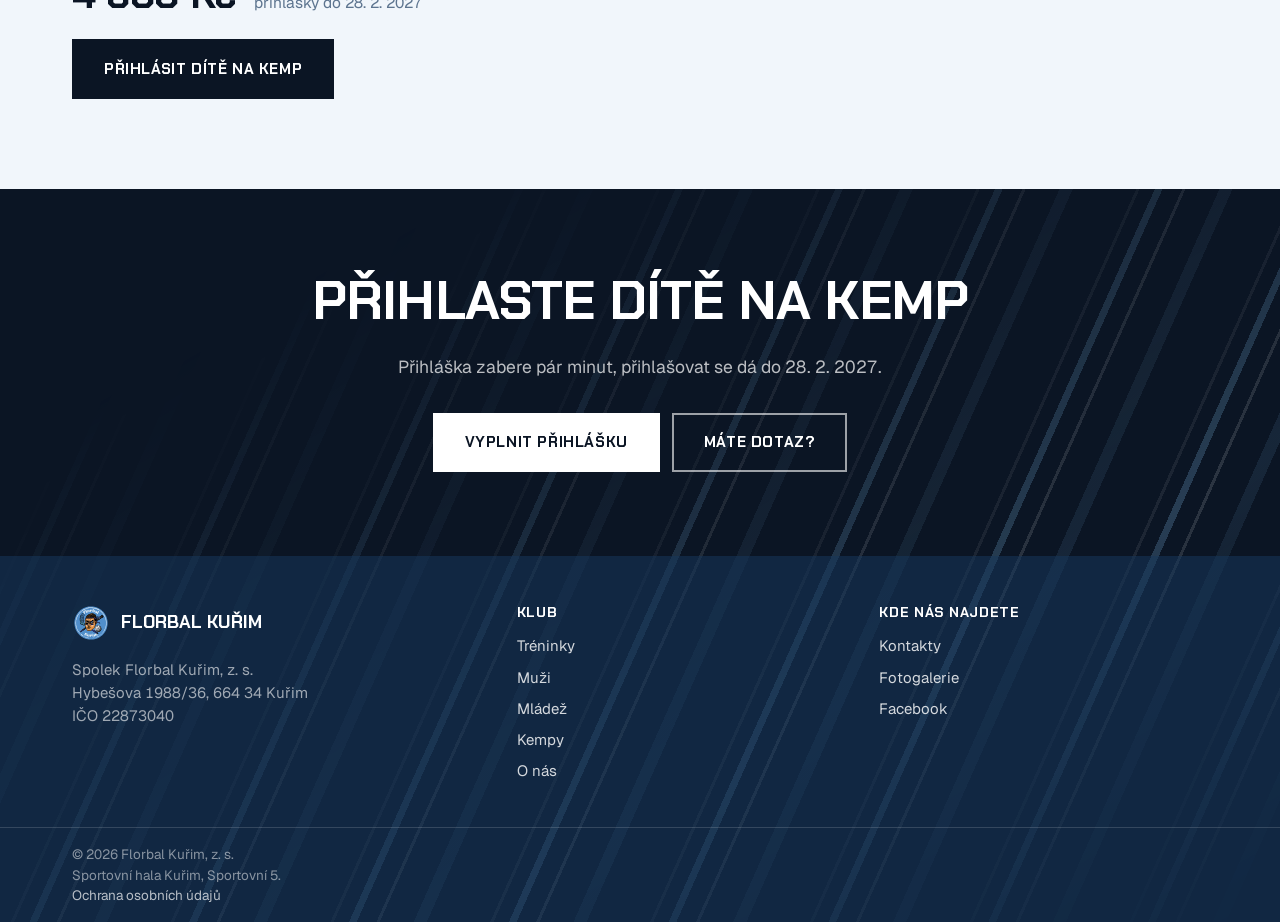
==== commit e167c285: "Patička: odkaz na Facebook klubu Ve sloupci Kde nás najdete pod Fotogalerií, na všech stránkách.  Co" ====
--- a/kempy-a-tabory/index.html
+++ b/kempy-a-tabory/index.html
@@ -124,6 +124,7 @@
         <h3>Kde nás najdete</h3>
         <a href="../kontakty/">Kontakty</a>
         <a href="https://FlorbalKurim.zonerama.com" target="_blank" rel="noopener">Fotogalerie</a>
+      <a href="https://www.facebook.com/florbalkurim/" target="_blank" rel="noopener">Facebook</a>
       </div>
     </div>
     <div class="dole"><div class="obal">© <span class="rok-auto"></span> Florbal Kuřim, z. s.<br>Sportovní hala Kuřim, Sportovní 5.<br><a href="../ochrana-osobnich-udaju/">Ochrana osobních údajů</a></div></div>
--- a/styl.css
+++ b/styl.css
@@ -503,7 +503,7 @@
    Karta uprostřed tmavé sekce. Jednotný rytmus: popisek 8 px nad polem,
    24 px mezi poli, sekce oddělené linkou a 40 px vzduchu. */
 .sekce.tmava.sekce-formular{padding-top:clamp(40px,5vw,64px);scroll-margin-top:var(--hlavicka-h)}
-.formular-karta{background:#fff;max-width:760px;margin:0 auto;padding:clamp(24px,4.5vw,52px);
+.formular-karta{color:var(--text);background:#fff;max-width:760px;margin:0 auto;padding:clamp(24px,4.5vw,52px);
   box-shadow:0 24px 60px -30px rgba(0,0,0,.6);
   clip-path:polygon(0 0,100% 0,100% calc(100% - 26px),calc(100% - 26px) 100%,0 100%)}
 
@@ -570,6 +570,12 @@
 .formular .volby label:hover span{border-color:var(--namorni)}
 .formular .volby input:checked + span{border-color:var(--namorni);background:var(--namorni);color:#fff}
 .formular .volby input:focus-visible + span{outline:3px solid var(--nebeska-tm);outline-offset:2px}
+/* velikost trička: víc možností, tak ve dvou řadách */
+.formular .volby.velikosti{display:grid;grid-template-columns:repeat(4,1fr)}
+.formular .volby.velikosti span{flex-direction:column;gap:2px;min-height:58px;padding:10px 4px}
+.formular .volby.velikosti small{font-size:12px;font-weight:400;opacity:.8;white-space:nowrap}
+.formular .volby.velikosti .jina{grid-column:1/-1}
+.formular .volby.velikosti .jina span{min-height:46px}
 
 /* kartička */
 .formular .nahrat{display:flex;align-items:center;gap:14px;cursor:pointer;font-weight:400;
@@ -627,14 +633,22 @@
 .formular .pridat-dite .tlacitko{padding:13px 22px}
 
 /* popis alergií a léků se ukáže až po volbě „má“ */
-.formular textarea.doplneni{display:none;margin-top:6px}
-.formular textarea.doplneni.ukazat{display:block}
+.formular .doplneni{display:none;margin-top:6px}
+.formular .doplneni.ukazat{display:block}
 
 .formular .souhlas-foto{margin-top:6px}
 
 /* nahrání kartičky se ukáže až po volbě „nahraju teď“ */
 .formular .karticka-nahrani{display:none;flex-direction:column;gap:8px;margin-top:6px}
 .formular .karticka-nahrani.ukazat{display:flex}
+
+/* seznam nahraných stran kartičky */
+.formular .nahrane-soubory{list-style:none;margin:0;padding:0;display:flex;flex-direction:column;gap:8px}
+.formular .nahrane-soubory:empty{display:none}
+.formular .nahrane-soubory li{display:flex;align-items:center;gap:12px;padding:8px 10px;border:1.5px solid var(--linka);background:#fff}
+.formular .nahrane-soubory img,.formular .pdf-ikona{width:56px;height:40px;flex:none;object-fit:cover}
+.formular .pdf-ikona{display:grid;place-items:center;background:#B3261E;color:#fff;font:700 12px/1 var(--nadpisy);letter-spacing:.04em}
+.formular .soubor-popis{color:var(--cerna);flex:1;min-width:0;font-size:14px;overflow:hidden;text-overflow:ellipsis;white-space:nowrap}
 
 /* odeslání */
 .formular .chyba-odeslani{margin:36px 0 0;color:#B3261E;font-weight:600;max-width:none}
